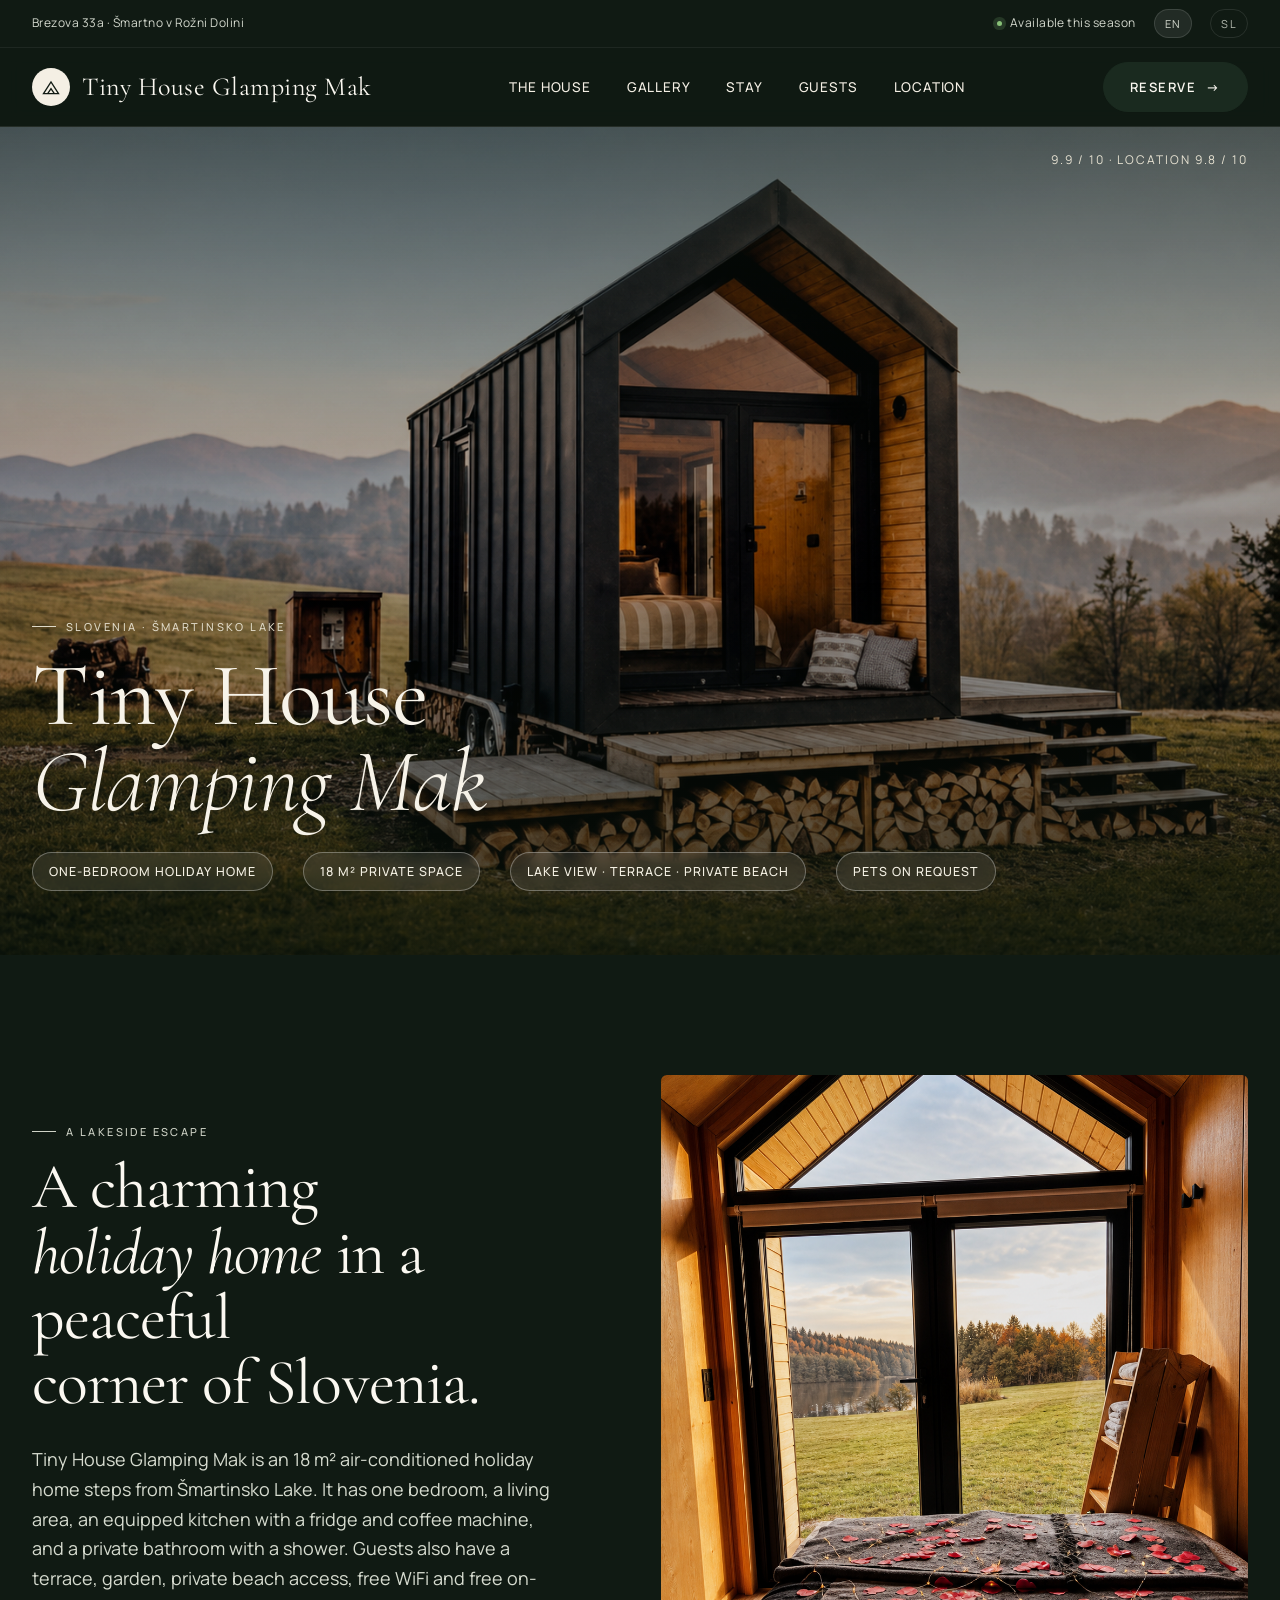
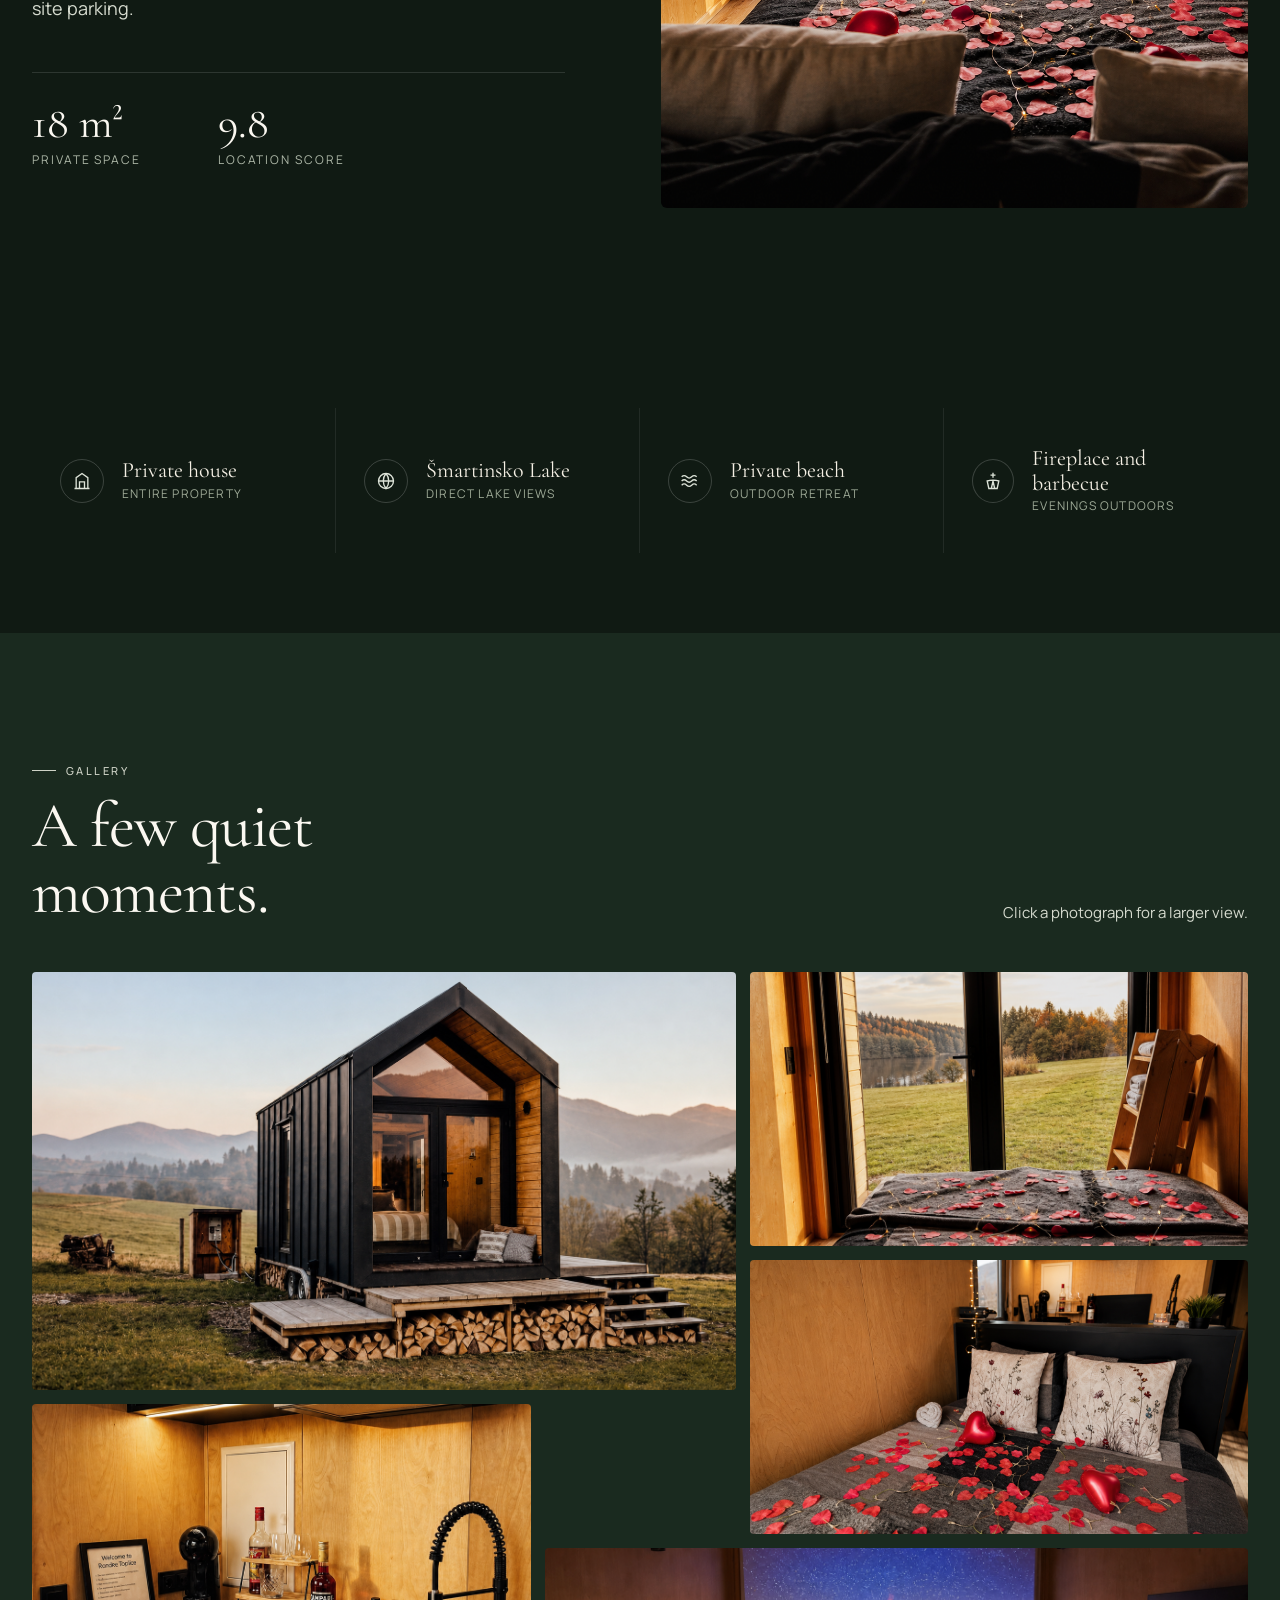
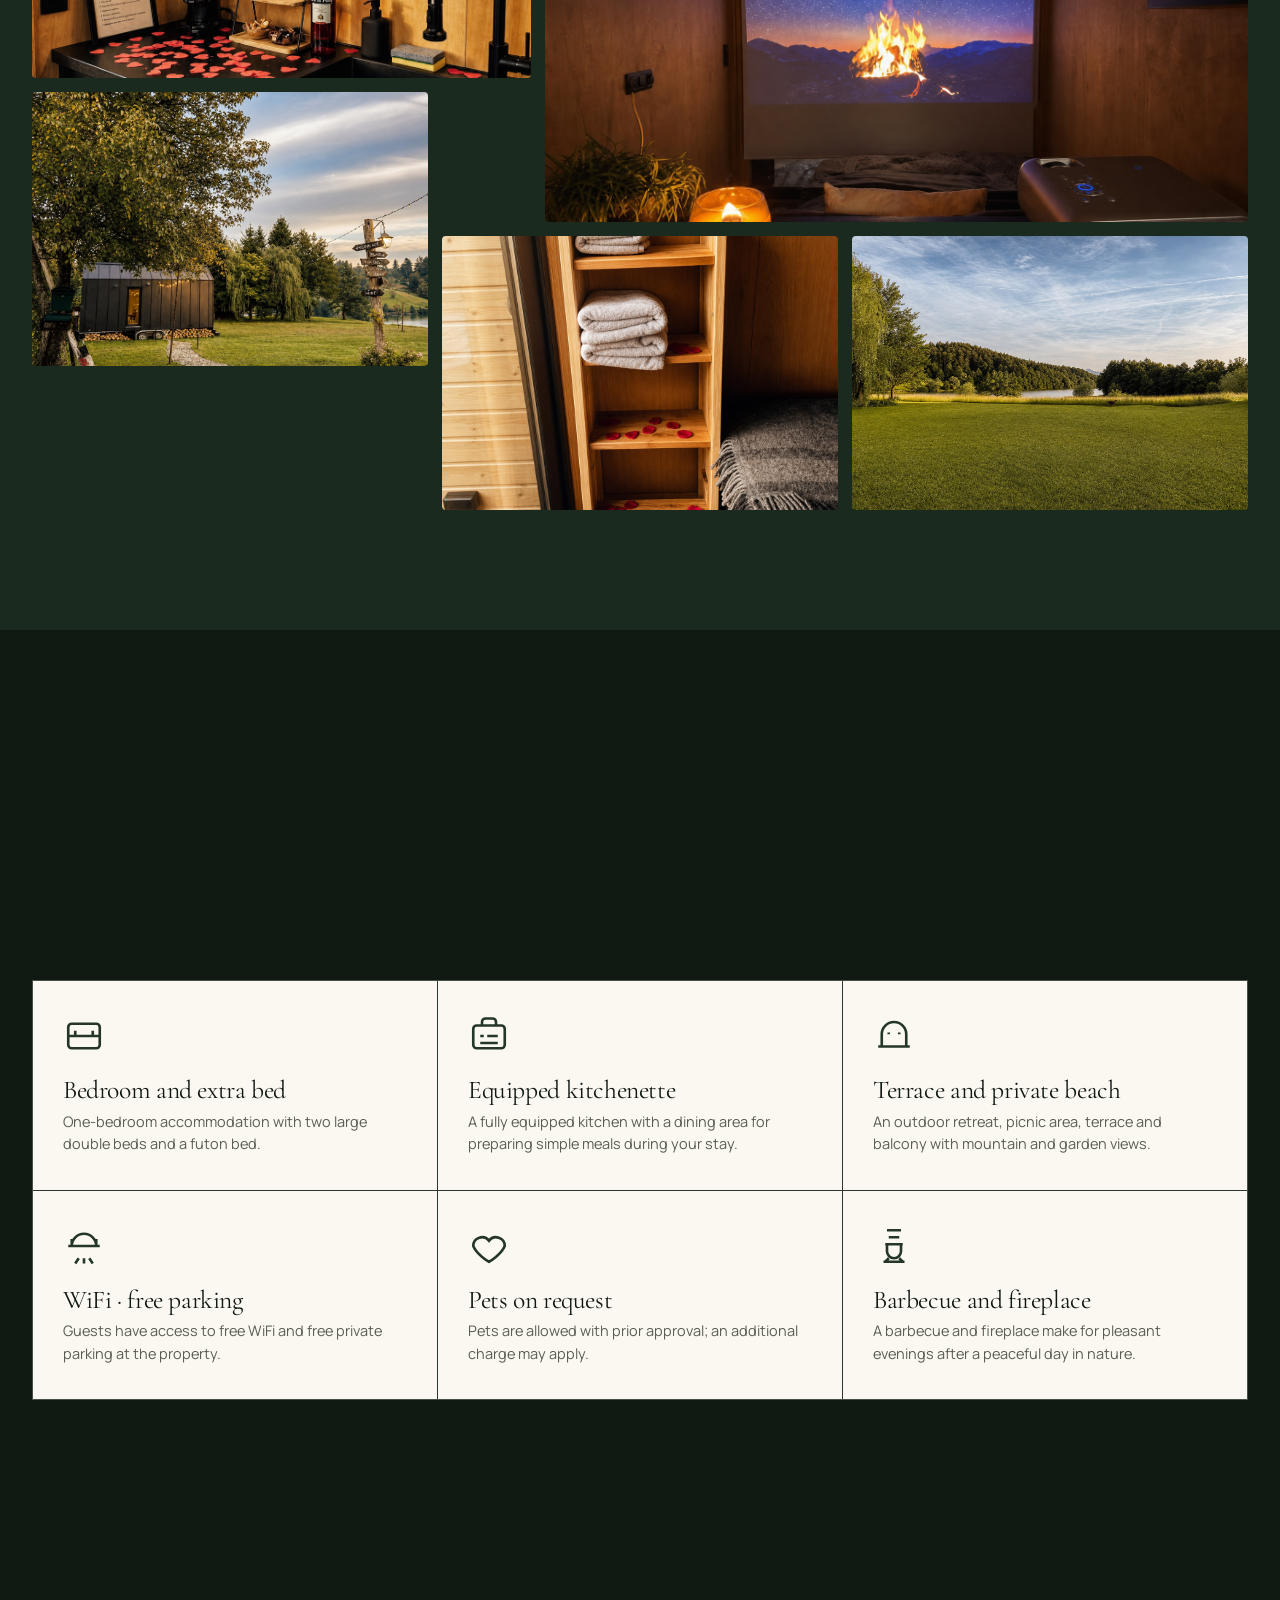
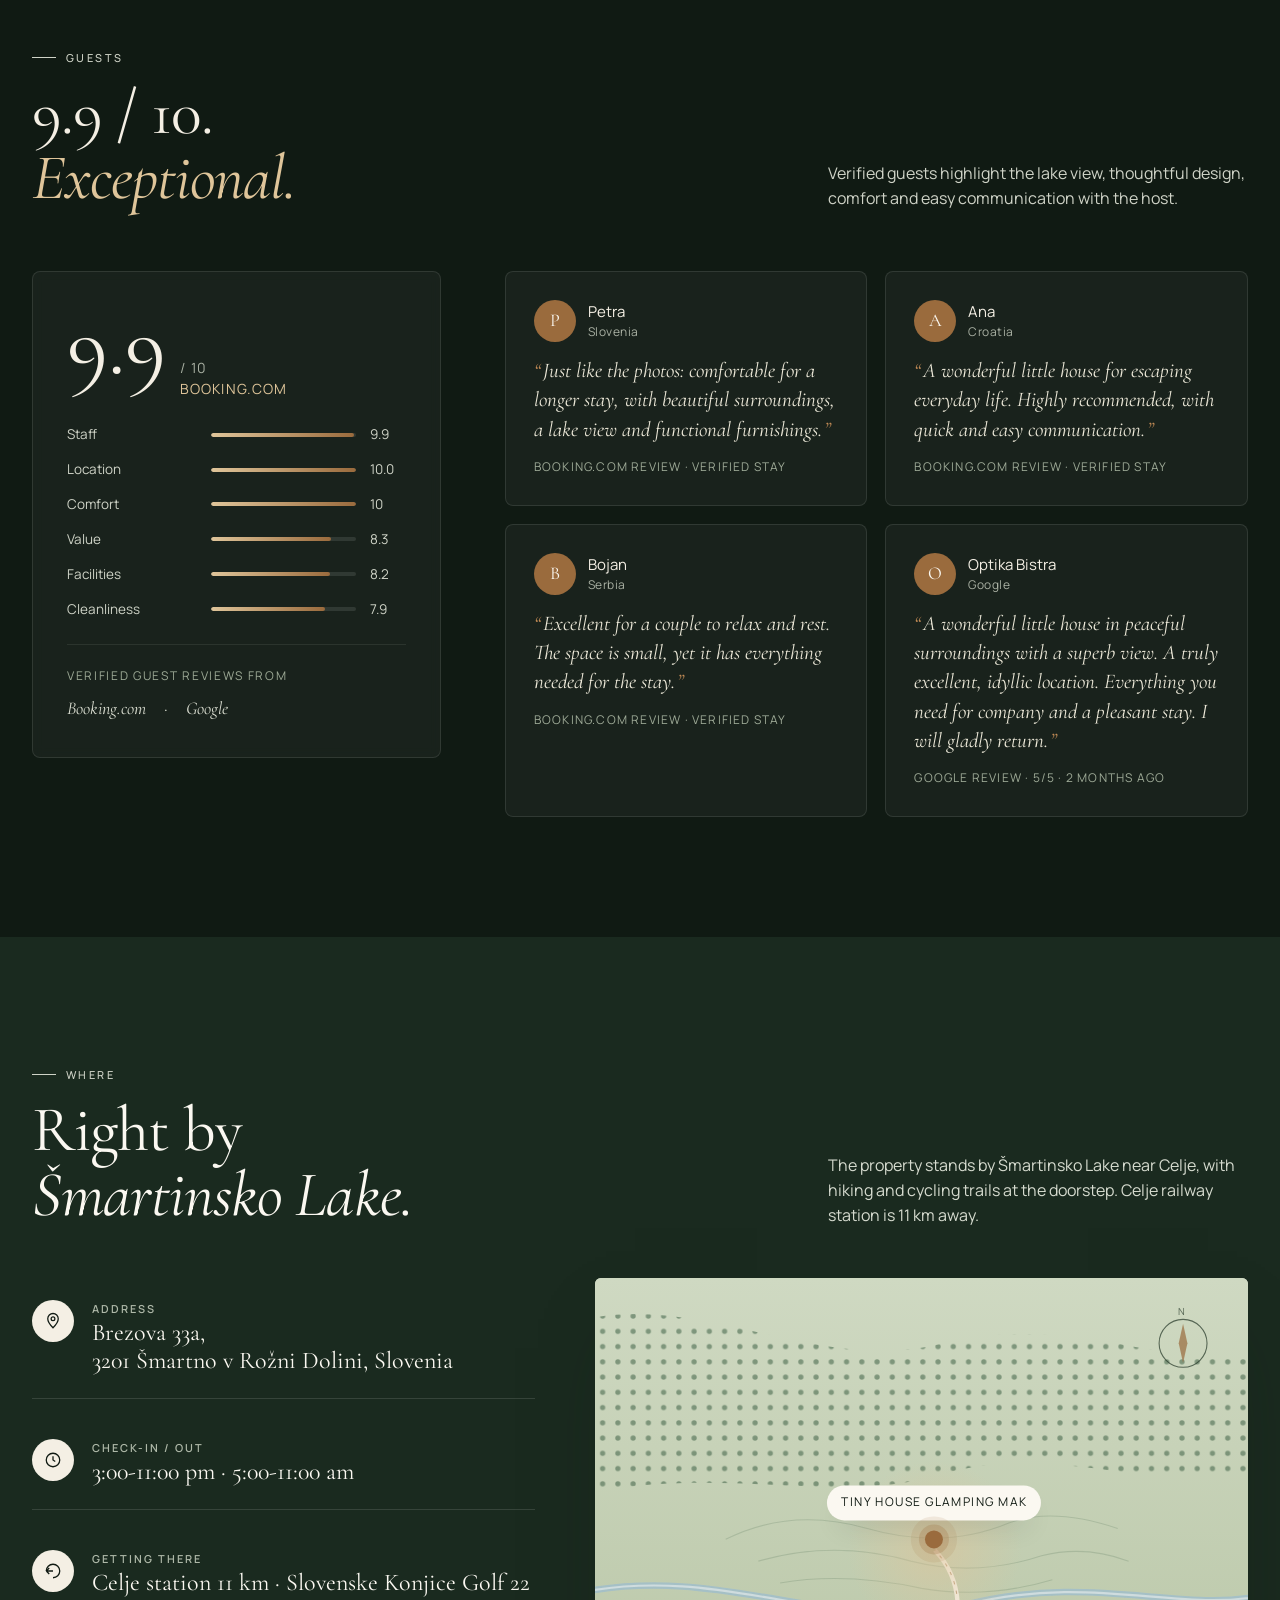
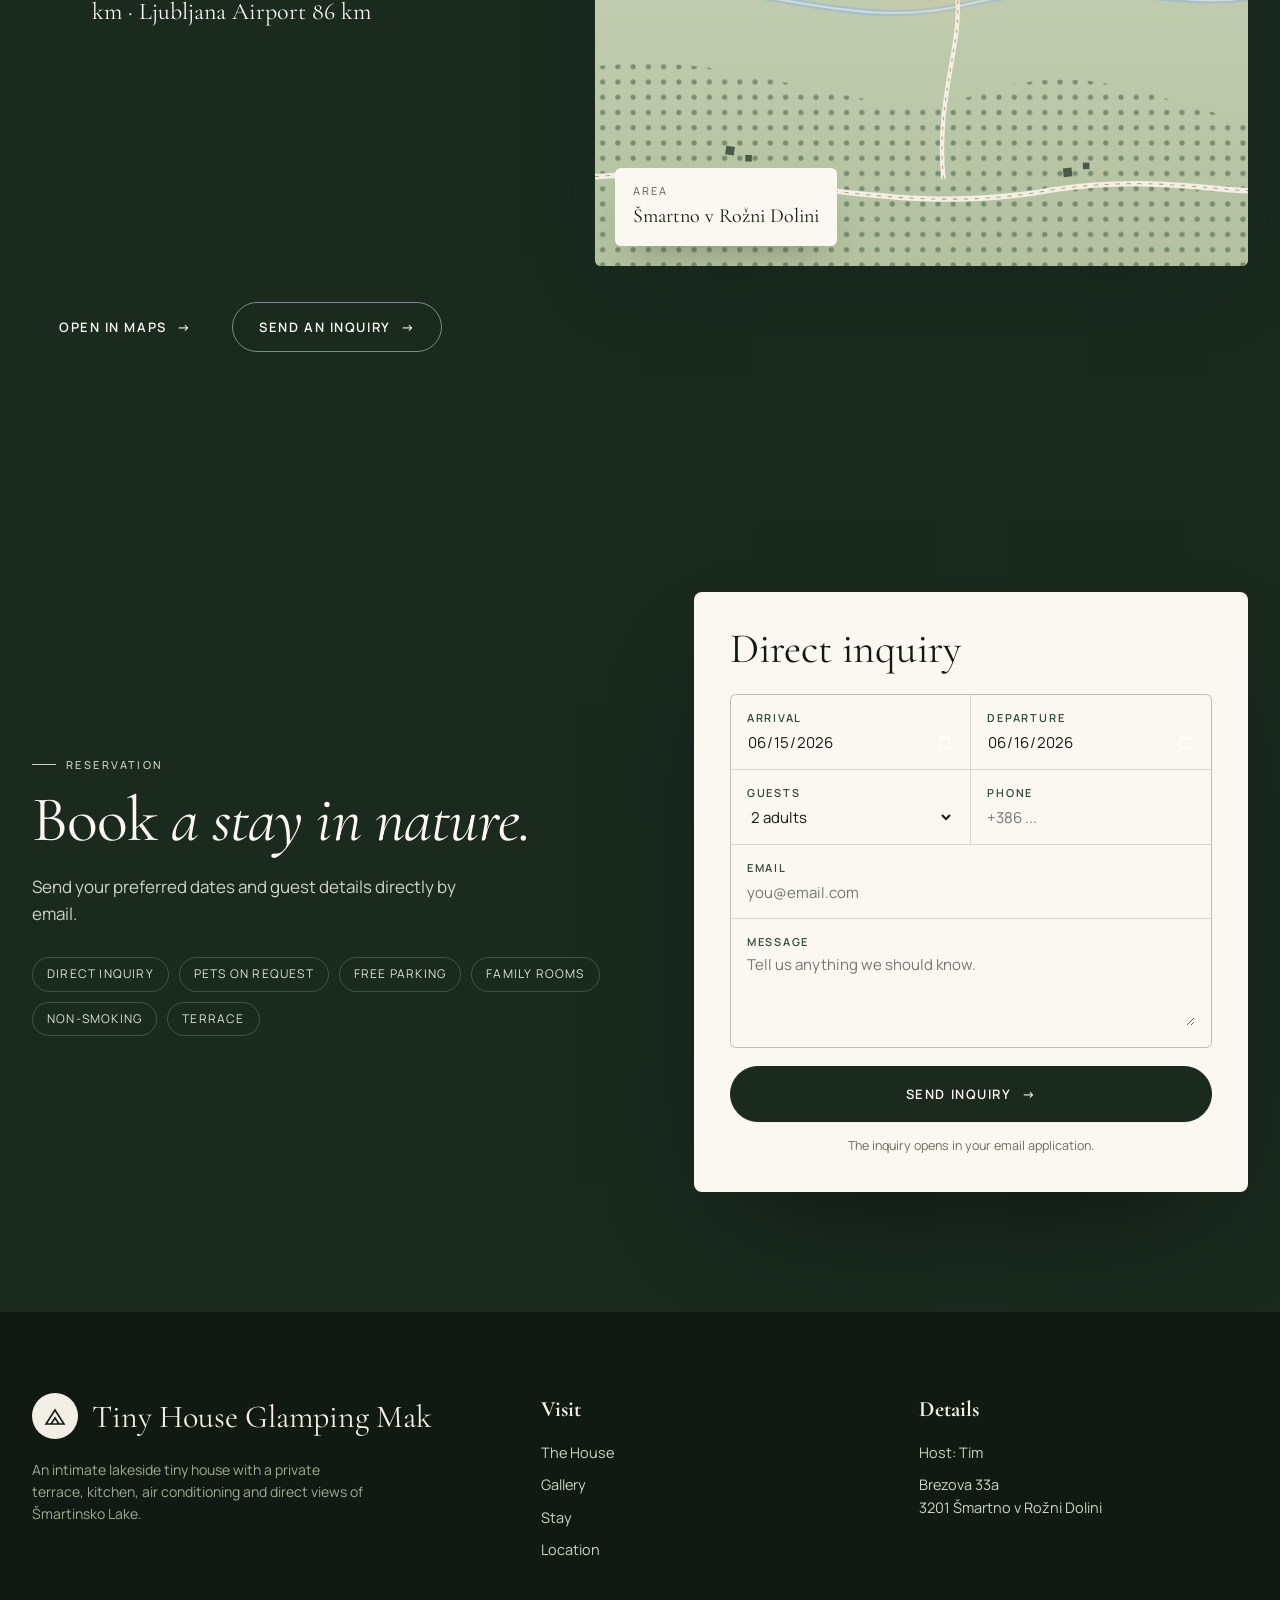
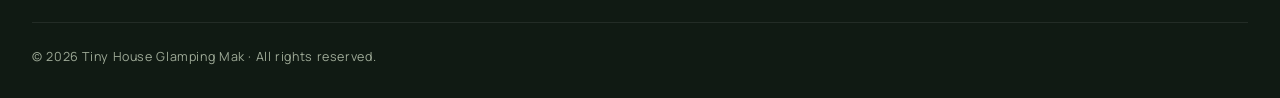
==== Spletna stran/Hiška/index.html @ 109f918d "Add files via upload" ====
<!doctype html>
<html lang="en">
<head>
<meta charset="utf-8" />
<meta name="viewport" content="width=device-width, initial-scale=1" />
<title>Tiny House Glamping Mak | Lakeside glamping near Celje</title>
<meta name="description" content="Tiny House Glamping Mak is an 18 m² holiday home by Šmartinsko Lake near Celje, with a private beach, terrace, kitchen, air conditioning, free WiFi and parking." />
<meta name="robots" content="index, follow" />
<meta name="theme-color" content="#1a2a1f" />
<meta property="og:type" content="website" />
<meta property="og:site_name" content="Tiny House Glamping Mak" />
<meta property="og:title" content="Tiny House Glamping Mak | By Šmartinsko Lake" />
<meta property="og:description" content="An 18 m² tiny house with a private beach, terrace and views of Šmartinsko Lake." />
<meta property="og:url" content="./index.html" />
<meta property="og:image" content="./images/image-01-enhanced.png" />
<meta property="og:image:alt" content="Tiny House Glamping Mak exterior" />
<meta property="og:locale" content="en_US" />
<meta property="og:locale:alternate" content="sl_SI" />
<meta name="twitter:card" content="summary_large_image" />
<meta name="twitter:title" content="Tiny House Glamping Mak | By Šmartinsko Lake" />
<meta name="twitter:description" content="Lakeside tiny house with a private beach, terrace, free WiFi and parking." />
<meta name="twitter:image" content="./images/image-01-enhanced.png" />
<link rel="canonical" href="./index.html" />
<link rel="alternate" hreflang="en" href="./index.html" />
<link rel="alternate" hreflang="sl" href="./sl.html" />
<link rel="alternate" hreflang="x-default" href="./index.html" />
<script type="application/ld+json">
{
  "@context": "https://schema.org",
  "@type": "LodgingBusiness",
  "name": "Tiny House Glamping Mak",
  "description": "An 18 m2 tiny house by Šmartinsko Lake with one bedroom, private bathroom, kitchen, terrace, private beach, air conditioning, free WiFi and parking.",
  "url": "./index.html",
  "image": "./images/image-01-enhanced.png",
  
  
  "address": {
    "@type": "PostalAddress",
    "streetAddress": "Brezova 33a",
    "postalCode": "3201",
    "addressLocality": "Šmartno v Rožni Dolini",
    "addressCountry": "SI"
  },
  "amenityFeature": [
    { "@type": "LocationFeatureSpecification", "name": "Free WiFi", "value": true },
    { "@type": "LocationFeatureSpecification", "name": "Free private parking", "value": true },
    { "@type": "LocationFeatureSpecification", "name": "Private beach", "value": true },
    { "@type": "LocationFeatureSpecification", "name": "Air conditioning", "value": true },
    { "@type": "LocationFeatureSpecification", "name": "Pets allowed with prior approval", "value": true },
    { "@type": "LocationFeatureSpecification", "name": "Non-smoking", "value": true },
    { "@type": "LocationFeatureSpecification", "name": "Kitchen", "value": true }
  ],
  "aggregateRating": {
    "@type": "AggregateRating",
    "ratingValue": "9.9",
    "bestRating": "10",
    "worstRating": "1"
  }
}
</script>
<link rel="preconnect" href="https://fonts.googleapis.com">
<link rel="preconnect" href="https://fonts.gstatic.com" crossorigin>
<link href="https://fonts.googleapis.com/css2?family=Cormorant+Garamond:ital,wght@0,300;0,400;0,500;0,600;1,400&family=Manrope:wght@300;400;500;600;700&display=swap" rel="stylesheet">
<link rel="stylesheet" href="style.css" />
</head>
<body>

<div class="topbar">
  <div class="wrap">
    <div style="display:flex;gap:24px;align-items:center;flex-wrap:wrap"><span>Brezova 33a · Šmartno v Rožni Dolini</span></div><div style="display:flex;gap:18px;align-items:center;flex-wrap:wrap">
      <span style="display:inline-flex;gap:8px;align-items:center"><span class="dot"></span> Available this season</span>
      <a class="lang-switch active" href="index.html" hreflang="en">EN</a>
      <a class="lang-switch" href="sl.html" hreflang="sl">SL</a>
    </div>
  </div>
</div>

<nav class="main">
  <div class="wrap">
    <a class="logo" href="#">
      <span class="mark">
        <svg viewBox="0 0 24 24" fill="none" stroke="currentColor" stroke-width="1.6"><path d="M3 20 L12 6 L21 20 Z M8 20 L12 14 L16 20" /></svg>
      </span>
      Tiny House Glamping Mak
    </a>
    <div class="navlinks">
      <a href="#about">The House</a>
      <a href="#gallery">Gallery</a>
      <a href="#amenities">Stay</a>
      <a href="#reviews">Guests</a>
      <a href="#location">Location</a>
    </div>
    <div class="nav-actions">
      <div class="nav-lang" aria-label="Language">
        <a class="active" href="index.html" hreflang="en">EN</a>
        <a href="sl.html" hreflang="sl">SL</a>
      </div>
      <a href="#reserve" class="btn">Reserve <span class="arrow">→</span></a>
    </div>
  </div>
</nav>

<header class="hero">
  <img class="bg" src="images/image-01-enhanced.png" alt="Tiny House Glamping Mak exterior" />
  <div class="ticker">
    <span>9.9 / 10 · Location 9.8 / 10</span>
  </div>
  <div class="wrap">
    <div class="eyebrow" style="color:#dfd9c7">Slovenia · Šmartinsko Lake</div>
    <h1 style="margin-top:18px"><em>Tiny House</em><span>Glamping Mak</span></h1>
    <div class="meta">
      <span class="pill">One-bedroom holiday home</span>
      <span class="pill">18 m² private space</span>
      <span class="pill">Lake view · terrace · private beach</span>
      <span class="pill">Pets on request</span>
    </div>
  </div>
</header>

<section id="about" class="intro">
  <div class="wrap intro-grid">
    <div class="reveal">
      <div class="eyebrow">A lakeside escape</div>
      <h2 style="margin-top:14px">A charming<br/><em style="font-style:italic">holiday home</em> in a peaceful<br/>corner of Slovenia.</h2>
      <p class="lede">
        Tiny House Glamping Mak is an 18 m² air-conditioned holiday home steps from Šmartinsko Lake. It has one bedroom, a living area, an equipped kitchen with a fridge and coffee machine, and a private bathroom with a shower. Guests also have a terrace, garden, private beach access, free WiFi and free on-site parking.
      </p>
      <div class="stats">
        <div class="stat"><div class="n">18 m²</div><div class="l">Private space</div></div>
        <div class="stat"><div class="n">9.8</div><div class="l">Location score</div></div>
      </div>
    </div>
    <div class="intro-img reveal">
      <img src="images/image-07-enhanced.png" alt="Lake view from Tiny House Glamping Mak" />
    </div>
  </div>
</section>

<section class="strip tight">
  <div class="wrap">
    <div class="item">
      <div class="ico"><svg viewBox="0 0 24 24" fill="none" stroke="currentColor" stroke-width="1.6"><path d="M3 21h18M5 21V8l7-5 7 5v13M9 21V13h6v8"/></svg></div>
      <div><div class="t">Private house</div><div class="s">Entire property</div></div>
    </div>
    <div class="item">
      <div class="ico"><svg viewBox="0 0 24 24" fill="none" stroke="currentColor" stroke-width="1.6"><circle cx="12" cy="12" r="9"/><path d="M3 12 H21 M12 3 a14 14 0 0 1 0 18 a14 14 0 0 1 0 -18"/></svg></div>
      <div><div class="t">Šmartinsko Lake</div><div class="s">Direct lake views</div></div>
    </div>
    <div class="item">
      <div class="ico"><svg viewBox="0 0 24 24" fill="none" stroke="currentColor" stroke-width="1.6"><path d="M2 17c2-2 4-2 6 0s4 2 6 0 4-2 6 0"/><path d="M2 12c2-2 4-2 6 0s4 2 6 0 4-2 6 0"/><path d="M2 7c2-2 4-2 6 0s4 2 6 0 4-2 6 0"/></svg></div>
      <div><div class="t">Private beach</div><div class="s">Outdoor retreat</div></div>
    </div>
    <div class="item">
      <div class="ico"><svg viewBox="0 0 24 24" fill="none" stroke="currentColor" stroke-width="1.6"><path d="M12 2v6M9 5h6M5 12s3-1 7-1 7 1 7 1l-2 9H7L5 12zM10 21l2-9 2 9"/></svg></div>
      <div><div class="t">Fireplace and barbecue</div><div class="s">Evenings outdoors</div></div>
    </div>
  </div>
</section>

<section id="gallery" class="gallery">
  <div class="wrap">
    <div class="gallery-head reveal">
      <div>
        <div class="eyebrow">Gallery</div>
        <h2 style="margin-top:14px">A few quiet<br/>moments.</h2>
      </div>
      <p style="max-width:36ch;color:#4a4d44;font-size:15px">Click a photograph for a larger view.</p>
    </div>
    <div class="grid" id="grid"></div>
  </div>
</section>

<section id="amenities" class="amen">
  <div class="wrap">
    <div class="reveal" style="display:flex;justify-content:space-between;align-items:flex-end;gap:30px;flex-wrap:wrap">
      <div>
        <div class="eyebrow">Stay</div>
        <h2 style="margin-top:14px">Everything for a comfortable,<br/><em style="font-style:italic">independent stay.</em></h2>
      </div>
      <p style="max-width:38ch;color:#4a4d44">A private 18 m² tiny house with a bedroom, bathroom, kitchen, terrace and everything needed for a quiet lakeside stay.</p>
    </div>
    <div class="amen-grid reveal">
      <div class="amen-cell">
        <div class="ic"><svg viewBox="0 0 24 24" fill="none" stroke="currentColor" stroke-width="1.5"><path d="M3 12h18M3 12V7a2 2 0 0 1 2-2h14a2 2 0 0 1 2 2v5M3 12v5a2 2 0 0 0 2 2h14a2 2 0 0 0 2-2v-5M7 12V9M17 12V9"/></svg></div>
        <h3>Bedroom and extra bed</h3>
        <p>One-bedroom accommodation with two large double beds and a futon bed.</p>
      </div>
      <div class="amen-cell">
        <div class="ic"><svg viewBox="0 0 24 24" fill="none" stroke="currentColor" stroke-width="1.5"><rect x="3" y="6" width="18" height="13" rx="2"/><path d="M8 6V4a2 2 0 0 1 2-2h4a2 2 0 0 1 2 2v2M7 12h2M11 12h6M7 16h10"/></svg></div>
        <h3>Equipped kitchenette</h3>
        <p>A fully equipped kitchen with a dining area for preparing simple meals during your stay.</p>
      </div>
      <div class="amen-cell">
        <div class="ic"><svg viewBox="0 0 24 24" fill="none" stroke="currentColor" stroke-width="1.5"><path d="M3 18h18M5 18v-7a7 7 0 1 1 14 0v7M9 11v-1M15 11v-1"/></svg></div>
        <h3>Terrace and private beach</h3>
        <p>An outdoor retreat, picnic area, terrace and balcony with mountain and garden views.</p>
      </div>
      <div class="amen-cell">
        <div class="ic"><svg viewBox="0 0 24 24" fill="none" stroke="currentColor" stroke-width="1.5"><path d="M5 12a7 7 0 0 1 14 0M3 12h18M12 19v3M9 19l-2 3M15 19l2 3M5 12V8M19 12V8"/></svg></div>
        <h3>WiFi · free parking</h3>
        <p>Guests have access to free WiFi and free private parking at the property.</p>
      </div>
      <div class="amen-cell">
        <div class="ic"><svg viewBox="0 0 24 24" fill="none" stroke="currentColor" stroke-width="1.5"><path d="M12 21s-7-4-9-9a5 5 0 0 1 9-3 5 5 0 0 1 9 3c-2 5-9 9-9 9z"/></svg></div>
        <h3>Pets on request</h3>
        <p>Pets are allowed with prior approval; an additional charge may apply.</p>
      </div>
      <div class="amen-cell">
        <div class="ic"><svg viewBox="0 0 24 24" fill="none" stroke="currentColor" stroke-width="1.5"><path d="M8 3h8M9 7h6M7 11h10M8 11v4a4 4 0 0 0 8 0v-4M6 21h12M9 19l-2 2M15 19l2 2"/></svg></div>
        <h3>Barbecue and fireplace</h3>
        <p>A barbecue and fireplace make for pleasant evenings after a peaceful day in nature.</p>
      </div>
    </div>
  </div>
</section>

<section id="reviews" class="reviews">
  <div class="wrap">
    <div class="reveal" style="display:flex;justify-content:space-between;align-items:flex-end;gap:30px;flex-wrap:wrap">
      <div>
        <div class="eyebrow" style="color:#cfd3c7">Guests</div>
        <h2 style="margin-top:14px;color:#f4efe4">9.9 / 10.<br/><em style="font-style:italic;color:#dfc59a">Exceptional.</em></h2>
      </div>
      <p style="max-width:42ch;color:#cfd3c7">Verified guests highlight the lake view, thoughtful design, comfort and easy communication with the host.</p>
    </div>

    <div class="ratings">
      <div class="rating-card reveal">
        <div class="rating-big">
          <div class="num">9.9</div>
          <div class="out">/ 10<br/><span style="color:#dfc59a;letter-spacing:.08em">Booking.com</span></div>
        </div>
        <div style="margin-top:24px">
          <div class="rating-row"><span>Staff</span><div class="bar"><i style="background:linear-gradient(90deg,#dfc59a,#9a6b3d);width:99%"></i></div><span>9.9</span></div>
          <div class="rating-row"><span>Location</span><div class="bar"><i style="width:100%"></i></div><span>10.0</span></div>
          <div class="rating-row"><span>Comfort</span><div class="bar"><i style="width:100%"></i></div><span>10</span></div>
          <div class="rating-row"><span>Value</span><div class="bar"><i style="width:83%"></i></div><span>8.3</span></div>
          <div class="rating-row"><span>Facilities</span><div class="bar"><i style="width:82%"></i></div><span>8.2</span></div>
          <div class="rating-row"><span>Cleanliness</span><div class="bar"><i style="width:79%"></i></div><span>7.9</span></div>
        </div>
        <div class="src">
          Verified guest reviews from
          <div class="logos"><span>Booking.com</span><span>·</span><span>Google</span></div>
        </div>
      </div>

      <div class="review-cards" id="reviewCards"></div>
    </div>
  </div>
</section>

<section id="location" class="location">
  <div class="wrap">
    <div class="reveal" style="display:flex;justify-content:space-between;align-items:flex-end;gap:30px;flex-wrap:wrap">
      <div>
        <div class="eyebrow">Where</div>
        <h2 style="margin-top:14px">Right by<br/><em style="font-style:italic">Šmartinsko Lake.</em></h2>
      </div>
      <p style="max-width:42ch;color:#4a4d44">The property stands by Šmartinsko Lake near Celje, with hiking and cycling trails at the doorstep. Celje railway station is 11 km away.</p>
    </div>

    <div class="loc-grid">
      <div class="loc-info reveal">
        <div class="row">
          <div class="ic"><svg viewBox="0 0 24 24" fill="none" stroke="currentColor" stroke-width="1.7"><path d="M12 21s-7-7-7-12a7 7 0 1 1 14 0c0 5-7 12-7 12z"/><circle cx="12" cy="9" r="2.5"/></svg></div>
          <div><div class="lbl">Address</div><div class="val">Brezova 33a,<br/>3201 Šmartno v Rožni Dolini, Slovenia</div></div>
        </div>
        <div class="row">
          <div class="ic"><svg viewBox="0 0 24 24" fill="none" stroke="currentColor" stroke-width="1.7"><circle cx="12" cy="12" r="9"/><path d="M12 7v5l3 2"/></svg></div>
          <div><div class="lbl">Check-in / out</div><div class="val">3:00-11:00 pm · 5:00-11:00 am</div></div>
        </div>
        <div class="row">
          <div class="ic"><svg viewBox="0 0 24 24" fill="none" stroke="currentColor" stroke-width="1.7"><path d="M3 12c0-5 4-9 9-9s9 4 9 9-4 9-9 9"/><path d="M3 12h9M3 12l4-4M3 12l4 4"/></svg></div>
          <div><div class="lbl">Getting there</div><div class="val">Celje station 11 km · Slovenske Konjice Golf 22 km · Ljubljana Airport 86 km</div></div>
        </div>
      </div>

      <div class="map reveal" id="map">
        <svg viewBox="0 0 600 540" preserveAspectRatio="xMidYMid slice">
          <defs>
            <linearGradient id="meadow" x1="0" x2="0" y1="0" y2="1">
              <stop offset="0%" stop-color="#cfd9c2"/>
              <stop offset="100%" stop-color="#b3c19f"/>
            </linearGradient>
            <pattern id="trees" width="14" height="14" patternUnits="userSpaceOnUse">
              <circle cx="7" cy="7" r="2.4" fill="#3d6045" opacity=".55"/>
            </pattern>
            <radialGradient id="glow" cx="50%" cy="50%" r="50%">
              <stop offset="0%" stop-color="#dfc59a" stop-opacity=".6"/>
              <stop offset="100%" stop-color="#dfc59a" stop-opacity="0"/>
            </radialGradient>
          </defs>
          <rect width="600" height="540" fill="url(#meadow)"/>
          <path d="M-20,40 C100,10 200,90 320,60 C440,30 540,90 620,70 L620,180 C520,200 420,150 320,180 C220,210 120,170 -20,200 Z" fill="url(#trees)"/>
          <path d="M-20,360 C140,330 240,420 360,380 C480,340 560,420 620,400 L620,560 L-20,560 Z" fill="url(#trees)"/>
          <path d="M-20,290 C120,260 220,330 340,300 C460,270 540,310 620,290" stroke="#9bbbd1" stroke-width="6" fill="none" opacity=".7"/>
          <path d="M-20,290 C120,260 220,330 340,300 C460,270 540,310 620,290" stroke="#cfdcde" stroke-width="2" fill="none"/>
          <g stroke="#3d6045" fill="none" opacity=".18" stroke-width="1">
            <path d="M120 240 q60 -30 130 -10 q70 20 130 -5 q40 -15 100 5"/>
            <path d="M150 260 q70 -20 140 0 q60 15 120 -5 q40 -10 80 5"/>
            <path d="M170 280 q60 -10 130 5 q60 10 120 -8"/>
          </g>
          <path d="M-20,460 C140,440 260,500 420,470 C520,455 580,475 620,470" stroke="#f4efe4" stroke-width="5" fill="none"/>
          <path d="M-20,460 C140,440 260,500 420,470 C520,455 580,475 620,470" stroke="#9a6b3d" stroke-width="1" stroke-dasharray="4 6" fill="none" opacity=".6"/>
          <path d="M320 460 C310 360 360 300 312 250" stroke="#f4efe4" stroke-width="4" fill="none"/>
          <path d="M320 460 C310 360 360 300 312 250" stroke="#9a6b3d" stroke-width="1" stroke-dasharray="3 6" fill="none" opacity=".6"/>
          <g fill="#243627" opacity=".75">
            <rect x="120" y="430" width="8" height="8" transform="rotate(8 124 434)"/>
            <rect x="138" y="438" width="6" height="6"/>
            <rect x="430" y="450" width="8" height="8" transform="rotate(-6 434 454)"/>
            <rect x="448" y="445" width="6" height="6"/>
          </g>
          <circle cx="312" cy="248" r="80" fill="url(#glow)"/>
          <g transform="translate(540,60)" fill="#243627" opacity=".7">
            <circle r="22" fill="none" stroke="#243627" stroke-width="1"/>
            <path d="M0 -18 L4 0 L0 18 L-4 0 Z" fill="#9a6b3d"/>
            <text x="0" y="-26" text-anchor="middle" font-family="Manrope" font-size="9" letter-spacing="2">N</text>
          </g>
        </svg>
        <div class="pin">
          <div class="tag">Tiny House Glamping Mak</div>
          <div class="dot"></div>
        </div>
        <div class="legend">
          <div style="font-size:11px;letter-spacing:.18em;text-transform:uppercase;color:#5a5d52">Area</div>
          <div class="k">Šmartno v Rožni Dolini</div>
        </div>
      </div>
    </div>

    <div style="margin-top:36px;display:flex;gap:14px;flex-wrap:wrap">
      <a class="btn" href="https://maps.google.com/?q=Brezova%2033a%203201%20Smartno%20v%20Rozni%20Dolini" target="_blank" rel="noopener">Open in maps <span class="arrow">→</span></a>
      <a class="btn ghost" href="#reserve">Send an inquiry <span class="arrow">→</span></a>
    </div>
  </div>
</section>

<section id="reserve" class="reserve">
  <div class="wrap reserve-grid">
    <div class="reveal">
      <div class="eyebrow" style="color:#cfd3c7">Reservation</div>
      <h2 style="margin-top:14px"><em>Book</em> a stay in nature.</h2>
      <p class="sub">Send your preferred dates and guest details directly by email.</p>
      <div class="res-tags">
        <span>Direct inquiry</span>
        <span>Pets on request</span>
        <span>Free parking</span>
        <span>Family rooms</span>
        <span>Non-smoking</span>
        <span>Terrace</span>
      </div>
    </div>
    <form class="res-form reveal" novalidate>
      <div class="top">
        <div class="price">Direct inquiry</div>
      </div>
      <div class="fields">
        <div class="field"><label>Arrival</label><input name="arrival" type="date" required value="2026-06-15"/></div>
        <div class="field"><label>Departure</label><input name="departure" type="date" required value="2026-06-16"/></div>
        <div class="field"><label>Guests</label>
          <select name="guests">
            <option>2 adults</option>
            <option>2 adults · 1 child</option>
            <option>2 adults · 2 children</option>
            <option>1 adult</option>
          </select>
        </div>
        <div class="field"><label>Phone</label><input name="phone" type="tel" placeholder="+386 ..."/></div>
        <div class="field full"><label>Email</label><input name="email" type="email" placeholder="you@email.com" required/></div>
        <div class="field full"><label>Message</label><textarea name="message" rows="3" placeholder="Tell us anything we should know."></textarea></div>
      </div>
      <button class="btn lg" type="submit">Send inquiry <span class="arrow">→</span></button>
      <div class="note">The inquiry opens in your email application.</div>
    </form>
  </div>
</section>

<footer>
  <div class="wrap">
    <div class="foot-grid">
      <div>
        <div class="brand">
          <span class="mark"><svg viewBox="0 0 24 24" fill="none" stroke="currentColor" stroke-width="1.6"><path d="M3 20 L12 6 L21 20 Z M8 20 L12 14 L16 20"/></svg></span>
          Tiny House Glamping Mak
        </div>
        <p class="sig">An intimate lakeside tiny house with a private terrace, kitchen, air conditioning and direct views of Šmartinsko Lake.</p>
      </div>
      <div>
        <h4>Visit</h4>
        <ul>
          <li><a href="#about">The House</a></li>
          <li><a href="#gallery">Gallery</a></li>
          <li><a href="#amenities">Stay</a></li>
          <li><a href="#location">Location</a></li>
        </ul>
      </div>
      <div>
        <h4>Details</h4><ul><li>Host: Tim</li><li>Brezova 33a<br/>3201 Šmartno v Rožni Dolini</li></ul>
      </div>
    </div>
    <div class="foot-bot">
      <span>© 2026 Tiny House Glamping Mak · All rights reserved.</span>
    </div>
  </div>
</footer>

<div class="lb" id="lb" role="dialog" aria-modal="true">
  <div class="lb-inner">
    <button class="lb-close" aria-label="Close">✕</button>
    <button class="lb-nav prev" aria-label="Previous">‹</button>
    <button class="lb-nav next" aria-label="Next">›</button>
    <img id="lbImg" src="" alt=""/>
    <div class="lb-counter" id="lbCounter">01 / 08</div>
  </div>
</div>

<script src="script.js"></script>
</body>
</html>
---- Spletna stran/Hiška/style.css ----
:root{
  --moss-900:#101a13;
  --moss-800:#1a2a1f;
  --moss-700:#243627;
  --moss-600:#2f4a35;
  --moss-500:#3d6045;
  --moss-300:#7a9684;
  --moss-100:#dde3d8;
  --bone:#f4efe4;
  --bone-50:#fbf8f1;
  --paper:#ece6d6;
  --cedar:#9a6b3d;
  --cedar-soft:#c08a55;
  --ink:#161812;
  --line:rgba(22,24,18,.14);
}
*{box-sizing:border-box}
html,body{margin:0;padding:0}
html{color-scheme:dark}
body{
  font-family:"Manrope",ui-sans-serif,system-ui,sans-serif;
  color:var(--bone);
  background:var(--moss-900);
  -webkit-font-smoothing:antialiased;
  font-size:16px;
  line-height:1.55;
}
.serif{font-family:"Cormorant Garamond",ui-serif,Georgia,serif;font-weight:400;letter-spacing:-.01em}
h1,h2,h3{font-family:"Cormorant Garamond",ui-serif,Georgia,serif;font-weight:400;margin:0;letter-spacing:-.015em;color:var(--bone-50)}
h1{font-size:clamp(48px,7vw,108px);line-height:.95}
h2{font-size:clamp(36px,5vw,68px);line-height:1.02}
h3{font-size:clamp(22px,2vw,28px);line-height:1.15}
p{margin:0}
a{color:inherit;text-decoration:none}
img{display:block;max-width:100%}

.wrap{max-width:1320px;margin:0 auto;padding:0 32px}
.eyebrow{
  font-family:"Manrope";font-size:11px;letter-spacing:.22em;text-transform:uppercase;
  color:#cfd3c7;font-weight:500;display:inline-flex;align-items:center;gap:10px;
}
.eyebrow::before{content:"";width:24px;height:1px;background:currentColor;display:inline-block}

.topbar{
  background:var(--moss-900);color:#d3d8cd;font-size:12px;letter-spacing:.04em;
  padding:9px 0;border-bottom:1px solid rgba(255,255,255,.06);
}
.topbar .wrap{display:flex;justify-content:space-between;align-items:center;gap:24px;flex-wrap:wrap}
.topbar a{display:inline-flex;align-items:center;gap:8px;opacity:.85;transition:opacity .2s}
.topbar a:hover{opacity:1}
.topbar .dot{width:5px;height:5px;border-radius:50%;background:#88c178;box-shadow:0 0 0 4px rgba(136,193,120,.18)}
.topbar .lang-switch{padding:5px 10px;border:1px solid rgba(255,255,255,.12);border-radius:999px;letter-spacing:.12em;text-transform:uppercase;font-size:11px}
.topbar .lang-switch.active{background:rgba(255,255,255,.08);opacity:1}

nav.main{
  position:sticky;top:0;z-index:50;background:rgba(16,26,19,.92);
  backdrop-filter:saturate(140%) blur(10px);-webkit-backdrop-filter:saturate(140%) blur(10px);
  border-bottom:1px solid rgba(255,255,255,.09);
}
nav.main .wrap{display:flex;align-items:center;justify-content:space-between;height:78px;gap:24px}
.logo{display:flex;align-items:center;gap:12px;font-family:"Cormorant Garamond";font-size:26px;letter-spacing:.02em;color:var(--bone-50);white-space:nowrap;flex-shrink:0}
.logo .mark{
  width:38px;height:38px;border-radius:50%;background:var(--bone);color:var(--moss-900);
  display:grid;place-items:center;
}
.logo .mark svg{width:20px;height:20px}
.navlinks{display:flex;gap:36px;font-size:13.5px;letter-spacing:.06em;text-transform:uppercase;font-weight:500;color:var(--bone)}
.navlinks a{position:relative;padding:6px 0;transition:color .2s}
.navlinks a::after{content:"";position:absolute;left:0;bottom:0;height:1px;width:0;background:var(--bone);transition:width .35s ease}
.navlinks a:hover{color:var(--bone-50)}
.navlinks a:hover::after{width:100%}
.nav-actions{display:flex;align-items:center;gap:14px;flex-shrink:0}
.nav-lang{display:none;align-items:center;gap:4px}
.nav-lang a{
  display:inline-flex;align-items:center;justify-content:center;min-width:34px;height:34px;
  border:1px solid rgba(255,255,255,.18);border-radius:999px;font-size:11px;letter-spacing:.12em;
  text-transform:uppercase;font-weight:700;color:var(--bone);background:rgba(255,255,255,.06);
}
.nav-lang a.active{background:var(--bone);border-color:var(--bone);color:var(--moss-900)}

.btn{
  --bg:var(--moss-800);--fg:var(--bone-50);--bd:var(--moss-800);
  position:relative;display:inline-flex;align-items:center;justify-content:center;gap:10px;
  padding:14px 26px;border-radius:999px;background:var(--bg);color:var(--fg);
  border:1px solid var(--bd);font-family:"Manrope";font-size:13px;letter-spacing:.12em;text-transform:uppercase;
  font-weight:600;cursor:pointer;overflow:hidden;isolation:isolate;
  transition:transform .35s cubic-bezier(.2,.7,.2,1), box-shadow .3s, color .3s;
  box-shadow:0 1px 0 rgba(0,0,0,.04);
}
.btn::before{
  content:"";position:absolute;inset:0;border-radius:inherit;background:var(--cedar);
  transform:translateY(101%);transition:transform .45s cubic-bezier(.2,.7,.2,1);z-index:-1;
}
.btn:hover{transform:translateY(-2px);box-shadow:0 14px 28px -16px rgba(28,40,30,.5)}
.btn:hover::before{transform:translateY(0)}
.btn.ghost{--bg:transparent;--fg:var(--moss-900);--bd:var(--moss-800)}
.btn.ghost::before{background:var(--moss-800)}
.btn.ghost:hover{color:var(--bone-50)}
.btn .arrow{transition:transform .35s ease}
.btn:hover .arrow{transform:translateX(4px)}
.btn.lg{padding:18px 34px;font-size:13px}

.hero{position:relative;height:min(92vh,860px);min-height:620px;overflow:hidden;background:#000}
.hero img.bg{
  position:absolute;inset:0;width:100%;height:100%;object-fit:cover;
  transform:scale(1.06);animation:heroZoom 16s ease-out forwards;
  filter:saturate(1.05) brightness(.78);
}
@keyframes heroZoom{to{transform:scale(1)}}
.hero::after{
  content:"";position:absolute;inset:0;
  background:linear-gradient(180deg,rgba(10,20,12,.55) 0%,rgba(10,20,12,.15) 35%,rgba(10,20,12,.0) 55%,rgba(10,20,12,.75) 100%);
}
.hero .wrap{position:relative;z-index:2;height:100%;display:flex;flex-direction:column;justify-content:flex-end;padding-bottom:64px;color:#f5f1e4}
.hero h1{color:#f7f3e9;font-weight:300;font-style:italic}
.hero h1 em{font-style:normal;font-weight:400;display:block}
.hero .meta{display:flex;gap:30px;flex-wrap:wrap;margin-top:28px;align-items:center}
.hero .pill{
  display:inline-flex;align-items:center;gap:8px;padding:9px 16px;border-radius:999px;
  border:1px solid rgba(255,255,255,.3);background:rgba(255,255,255,.08);font-size:12.5px;letter-spacing:.08em;
  backdrop-filter:blur(8px);text-transform:uppercase;font-weight:500;
}
.hero .scroll{position:absolute;left:50%;bottom:22px;transform:translateX(-50%);font-size:11px;letter-spacing:.3em;text-transform:uppercase;color:#cdd2c5;display:flex;flex-direction:column;align-items:center;gap:10px;z-index:2}
.hero .scroll::after{content:"";width:1px;height:36px;background:linear-gradient(180deg,#cdd2c5,transparent);animation:bob 1.8s ease-in-out infinite}
@keyframes bob{0%,100%{transform:translateY(0);opacity:.9}50%{transform:translateY(6px);opacity:.4}}
.hero .ticker{position:absolute;top:24px;right:32px;z-index:2;display:flex;gap:10px;align-items:center;color:#e8e3d3;font-size:12px;letter-spacing:.16em;text-transform:uppercase}
.hero .ticker .stars{color:#e7b870;letter-spacing:1px}

section{padding:120px 0}
section.tight{padding:80px 0}

.intro{background:var(--moss-900)}
.intro-grid{display:grid;grid-template-columns:1fr 1.1fr;gap:96px;align-items:center}
.intro h2{margin-top:14px}
.intro .lede{margin-top:30px;font-size:18px;line-height:1.65;color:#d6dbcf;max-width:48ch}
.intro .stats{display:grid;grid-template-columns:repeat(3,1fr);gap:24px;margin-top:48px;border-top:1px solid rgba(255,255,255,.12);padding-top:28px}
.stat .n{font-family:"Cormorant Garamond";font-size:44px;color:var(--bone-50);line-height:1}
.stat .l{font-size:12px;letter-spacing:.16em;text-transform:uppercase;color:#aeb8a8;margin-top:6px}
.intro-img{position:relative;aspect-ratio:4/5;overflow:hidden;border-radius:6px}
.intro-img img{width:100%;height:100%;object-fit:cover;transition:transform 1.6s ease}
.intro-img:hover img{transform:scale(1.04)}
.intro-img .badge{
  position:absolute;left:24px;bottom:24px;background:var(--bone-50);color:var(--moss-900);
  padding:14px 18px;border-radius:6px;font-family:"Cormorant Garamond";font-size:18px;display:flex;align-items:center;gap:10px;
  box-shadow:0 30px 60px -30px rgba(0,0,0,.4);
}
.intro-img .badge svg{width:18px;height:18px}

.strip{background:var(--moss-900);color:var(--bone);}
.strip .wrap{display:grid;grid-template-columns:repeat(4,1fr);gap:0}
.strip .item{padding:38px 28px;border-right:1px solid rgba(255,255,255,.08);display:flex;align-items:center;gap:18px}
.strip .item:last-child{border-right:none}
.strip .ico{width:44px;height:44px;border-radius:50%;border:1px solid rgba(255,255,255,.18);display:grid;place-items:center;color:var(--moss-100)}
.strip .ico svg{width:20px;height:20px}
.strip .t{font-family:"Cormorant Garamond";font-size:22px;line-height:1.1}
.strip .s{font-size:12px;letter-spacing:.1em;text-transform:uppercase;color:#9eaa97;margin-top:2px}

.gallery{background:var(--moss-800)}
.gallery-head{display:flex;justify-content:space-between;align-items:flex-end;gap:30px;margin-bottom:48px;flex-wrap:wrap}
.gallery-head h2{max-width:14ch}
.gallery-head p{color:#d6dbcf!important}
.grid{display:grid;grid-template-columns:repeat(12,1fr);grid-auto-rows:130px;gap:14px;}
.tile{
  position:relative;overflow:hidden;border-radius:4px;background:#1a1a18;cursor:pointer;
  transform:translateY(20px);opacity:0;transition:opacity .9s ease, transform .9s cubic-bezier(.2,.7,.2,1);
}
.tile.in{opacity:1;transform:translateY(0)}
.tile img{width:100%;height:100%;object-fit:cover;transition:transform 1.1s cubic-bezier(.2,.7,.2,1),filter .6s ease}
.tile:hover img{transform:scale(1.07)}
.tile::after{content:"";position:absolute;inset:0;background:linear-gradient(180deg,transparent 55%,rgba(10,20,12,.55) 100%);opacity:0;transition:opacity .35s;}
.tile:hover::after{opacity:1}
.tile .cap{display:none}
.tile .plus{position:absolute;top:14px;right:14px;width:36px;height:36px;border-radius:50%;background:rgba(244,239,228,.92);display:grid;place-items:center;opacity:0;transform:scale(.7);transition:.35s;}
.tile:hover .plus{opacity:1;transform:scale(1)}
.tile .plus svg{width:14px;height:14px;color:var(--moss-900)}
.t1{grid-column:span 7;grid-row:span 3}
.t2{grid-column:span 5;grid-row:span 2}
.t3{grid-column:span 5;grid-row:span 2}
.t4{grid-column:span 5;grid-row:span 2}
.t5{grid-column:span 7;grid-row:span 2}
.t6{grid-column:span 4;grid-row:span 2}
.t7{grid-column:span 4;grid-row:span 2}
.t8{grid-column:span 4;grid-row:span 2}

.amen{background:var(--moss-900)}
.amen-grid{display:grid;grid-template-columns:repeat(3,1fr);gap:1px;background:rgba(255,255,255,.12);margin-top:60px;border:1px solid rgba(255,255,255,.12)}
.amen-cell{padding:34px 30px;background:var(--bone-50);transition:background .35s ease}
.amen-cell:hover{background:#fff}
.amen-cell .ic{width:42px;height:42px;color:var(--moss-700);margin-bottom:18px}
.amen-cell .ic svg{width:100%;height:100%}
.amen-cell h3{margin-bottom:6px;color:var(--moss-900)}
.amen-cell p{color:#5a5d52;font-size:14.5px}
.amen .reveal > p{color:#d6dbcf!important}

.reviews{background:var(--moss-900);color:var(--bone);position:relative;overflow:hidden}
.reviews h2{color:var(--bone)}
.ratings{display:grid;grid-template-columns:1.1fr 2fr;gap:64px;align-items:start;margin-top:60px}
.rating-card{background:rgba(255,255,255,.04);border:1px solid rgba(255,255,255,.1);border-radius:8px;padding:34px;backdrop-filter:blur(6px)}
.rating-big{display:flex;align-items:baseline;gap:14px}
.rating-big .num{font-family:"Cormorant Garamond";font-size:88px;line-height:.9;color:var(--bone)}
.rating-big .out{color:#a9b0a3;font-size:14px;letter-spacing:.1em;text-transform:uppercase}
.rating-row{display:grid;grid-template-columns:130px 1fr 36px;gap:14px;align-items:center;font-size:13.5px;margin-top:14px;color:#cfd3c7}
.bar{height:4px;background:rgba(255,255,255,.1);border-radius:99px;overflow:hidden}
.bar i{display:block;height:100%;background:linear-gradient(90deg,#dfc59a,#9a6b3d);border-radius:99px;transform-origin:left;animation:grow 1.4s cubic-bezier(.2,.7,.2,1) forwards}
@keyframes grow{from{transform:scaleX(0)}to{transform:scaleX(1)}}
.rating-card .src{margin-top:24px;padding-top:22px;border-top:1px solid rgba(255,255,255,.08);font-size:12px;letter-spacing:.14em;text-transform:uppercase;color:#9eaa97}
.rating-card .src .logos{margin-top:10px;display:flex;gap:18px;align-items:center;color:#dcdfd3;font-family:"Cormorant Garamond";font-size:18px;letter-spacing:0;text-transform:none;font-style:italic}
.review-cards{display:grid;grid-template-columns:repeat(2,1fr);gap:18px}
.rcard{background:rgba(255,255,255,.04);border:1px solid rgba(255,255,255,.1);border-radius:8px;padding:28px;transform:scale(.85) translateY(20px);opacity:0;transition:transform .9s cubic-bezier(.2,.7,.2,1), opacity .9s ease}
.rcard.in{transform:scale(1) translateY(0);opacity:1}
.rcard .top{display:flex;justify-content:space-between;align-items:center;margin-bottom:14px}
.rcard .who{display:flex;align-items:center;gap:12px}
.rcard .avatar{width:42px;height:42px;border-radius:50%;background:var(--cedar);color:var(--bone-50);display:grid;place-items:center;font-family:"Cormorant Garamond";font-size:18px}
.rcard .name{font-size:15px;color:var(--bone)}
.rcard .loc{font-size:12px;color:#a9b0a3;letter-spacing:.04em}
.rcard q{quotes:"“" "”" "‘" "’";display:block;font-family:"Cormorant Garamond";font-size:21px;line-height:1.4;color:#ece8d8;font-style:italic;margin-bottom:14px}
.rcard q::before{content:open-quote;color:var(--cedar-soft);margin-right:2px}
.rcard q::after{content:close-quote;color:var(--cedar-soft);margin-left:2px}
.rcard .date{font-size:12px;letter-spacing:.1em;text-transform:uppercase;color:#9eaa97}

.location{background:var(--moss-800)}
.location .reveal > p{color:#d6dbcf!important}
.loc-grid{display:grid;grid-template-columns:1fr 1.3fr;gap:60px;align-items:stretch;margin-top:50px}
.loc-info{display:flex;flex-direction:column;gap:18px}
.loc-info .row{display:grid;grid-template-columns:42px 1fr;gap:18px;align-items:flex-start;padding:22px 0;border-bottom:1px solid rgba(255,255,255,.12)}
.loc-info .row:last-child{border-bottom:none}
.loc-info .ic{width:42px;height:42px;border-radius:50%;background:var(--bone);color:var(--moss-900);display:grid;place-items:center}
.loc-info .ic svg{width:18px;height:18px}
.loc-info .lbl{font-size:11px;letter-spacing:.18em;text-transform:uppercase;color:#aeb8a8;font-weight:600}
.loc-info .val{font-family:"Cormorant Garamond";font-size:24px;color:var(--bone-50);margin-top:2px;line-height:1.2}
.loc-info .val a{transition:color .2s}
.loc-info .val a:hover{color:var(--cedar)}
.location .btn.ghost{--fg:var(--bone-50);--bd:rgba(255,255,255,.45)}
.map{position:relative;border-radius:6px;overflow:hidden;background:#cfd6c6;min-height:540px;box-shadow:0 30px 80px -40px rgba(20,30,22,.5)}
.map svg{width:100%;height:100%;display:block}
.map .pin{position:absolute;left:52%;top:46%;transform:translate(-50%,-100%)}
.map .pin .dot{width:18px;height:18px;border-radius:50%;background:var(--cedar);box-shadow:0 0 0 6px rgba(154,107,61,.25),0 0 0 14px rgba(154,107,61,.12);animation:pulse 2.4s ease-in-out infinite;margin:0 auto}
@keyframes pulse{0%,100%{box-shadow:0 0 0 6px rgba(154,107,61,.25),0 0 0 14px rgba(154,107,61,.12)}50%{box-shadow:0 0 0 10px rgba(154,107,61,.3),0 0 0 22px rgba(154,107,61,.0)}}
.map .tag{background:var(--bone-50);padding:8px 14px;border-radius:999px;font-size:12px;letter-spacing:.12em;text-transform:uppercase;color:var(--moss-900);box-shadow:0 14px 28px -14px rgba(0,0,0,.3);margin-bottom:10px;white-space:nowrap}
.map .legend{position:absolute;left:20px;bottom:20px;background:var(--bone-50);padding:14px 18px;border-radius:6px;font-size:12px;color:var(--moss-800);box-shadow:0 18px 36px -18px rgba(0,0,0,.3)}
.map .legend .k{font-family:"Cormorant Garamond";font-size:20px;color:var(--moss-900);margin-top:2px}

.reserve{background:var(--moss-800);color:var(--bone);position:relative;overflow:hidden}
.reserve-grid{display:grid;grid-template-columns:1.05fr 1fr;gap:80px;align-items:center}
.reserve h2{color:var(--bone-50);font-style:italic}
.reserve h2 em{font-style:normal}
.reserve p.sub{color:#cfd3c7;margin-top:22px;font-size:17px;max-width:46ch}
.res-tags{display:flex;gap:10px;flex-wrap:wrap;margin-top:30px}
.res-tags span{padding:7px 14px;border-radius:999px;border:1px solid rgba(255,255,255,.18);font-size:12px;letter-spacing:.1em;text-transform:uppercase;color:#dde3d8}
.res-form{background:var(--bone-50);color:var(--moss-900);padding:36px;border-radius:8px;box-shadow:0 50px 120px -60px rgba(0,0,0,.7)}
.res-form .top{display:flex;justify-content:space-between;align-items:baseline;margin-bottom:24px}
.res-form .price{font-family:"Cormorant Garamond";font-size:42px;line-height:1;color:var(--moss-900)}
.res-form .price small{font-family:"Manrope";font-size:13px;color:#6a6e60;font-weight:500;margin-left:6px;letter-spacing:.06em}
.res-form .rating{display:flex;align-items:center;gap:6px;font-size:13px;color:var(--moss-800)}
.res-form .rating .stars{color:#c08a55}
.res-form .fields{display:grid;grid-template-columns:1fr 1fr;gap:1px;background:var(--line);border:1px solid var(--line);border-radius:6px;overflow:hidden}
.res-form .field{background:var(--bone-50);padding:14px 16px}
.res-form .field.full{grid-column:1/-1}
.res-form label{display:block;font-size:11px;letter-spacing:.16em;text-transform:uppercase;color:var(--moss-600);font-weight:600;margin-bottom:4px}
.res-form input,.res-form select,.res-form textarea{width:100%;border:0;background:transparent;font-family:"Manrope";font-size:15px;color:var(--moss-900);padding:0;outline:none}
.res-form select option{color:#111;background:#fff}
.res-form textarea{resize:vertical;min-height:72px;line-height:1.5}
.res-form .total{display:flex;justify-content:space-between;align-items:center;margin-top:20px;padding-top:18px;border-top:1px solid var(--line);font-size:14px;color:#4a4d44}
.res-form .total b{font-family:"Cormorant Garamond";font-weight:500;font-size:22px;color:var(--moss-900)}
.res-form .btn{width:100%;margin-top:18px}
.res-form .note{font-size:12.5px;color:#6a6e60;margin-top:14px;text-align:center}

footer{background:var(--moss-900);color:#cfd3c7;padding:80px 0 32px}
.foot-grid{display:grid;grid-template-columns:1.4fr 1fr 1fr;gap:48px}
footer h4{font-family:"Cormorant Garamond";font-size:22px;color:var(--bone);margin:0 0 16px}
footer ul{list-style:none;padding:0;margin:0;display:flex;flex-direction:column;gap:10px;font-size:14.5px}
footer ul a:hover{color:var(--cedar-soft)}
footer .brand{display:flex;align-items:center;gap:14px;font-family:"Cormorant Garamond";font-size:32px;color:var(--bone)}
footer .brand .mark{width:46px;height:46px;border-radius:50%;background:var(--bone);color:var(--moss-900);display:grid;place-items:center}
footer .brand .mark svg{width:24px;height:24px}
footer .sig{margin-top:18px;color:#9eaa97;font-size:14px;max-width:38ch}
.foot-bot{margin-top:60px;padding-top:24px;border-top:1px solid rgba(255,255,255,.08);display:flex;justify-content:space-between;font-size:12.5px;color:#9eaa97;letter-spacing:.05em;flex-wrap:wrap;gap:14px}

.reveal{opacity:0;transform:translateY(28px);transition:opacity 1s ease, transform 1s cubic-bezier(.2,.7,.2,1)}
.reveal.in{opacity:1;transform:none}

.lb{position:fixed;inset:0;background:rgba(10,14,10,.86);backdrop-filter:blur(8px);z-index:100;display:none;align-items:center;justify-content:center;padding:48px}
.lb.open{display:flex;animation:fade .25s ease both}
@keyframes fade{from{opacity:0}to{opacity:1}}
.lb-inner{position:relative;max-width:min(1200px,92vw);max-height:88vh;animation:zoomIn .5s cubic-bezier(.2,.7,.2,1) both}
@keyframes zoomIn{from{opacity:0;transform:scale(.92)}to{opacity:1;transform:scale(1)}}
.lb img{max-width:100%;max-height:88vh;border-radius:4px;box-shadow:0 40px 100px -30px rgba(0,0,0,.7)}
.lb-close{position:absolute;top:-44px;right:0;width:36px;height:36px;border-radius:50%;background:var(--bone-50);color:var(--moss-900);border:0;display:grid;place-items:center;cursor:pointer}
.lb-nav{position:absolute;top:50%;transform:translateY(-50%);width:48px;height:48px;border-radius:50%;background:rgba(255,255,255,.12);border:1px solid rgba(255,255,255,.25);color:#fff;display:grid;place-items:center;cursor:pointer;backdrop-filter:blur(8px)}
.lb-nav:hover{background:rgba(255,255,255,.2)}
.lb-nav.prev{left:-72px}
.lb-nav.next{right:-72px}
.lb-counter{position:absolute;bottom:-40px;left:0;color:#cfd3c7;font-size:12px;letter-spacing:.18em;text-transform:uppercase}

@media (max-width:1000px){
  section{padding:80px 0}
  .intro-grid,.ratings,.loc-grid,.reserve-grid,.foot-grid{grid-template-columns:1fr;gap:40px}
  .strip .wrap,.amen-grid{grid-template-columns:repeat(2,1fr)}
  .strip .item{border-bottom:1px solid rgba(255,255,255,.08)}
  .strip .item:nth-child(even){border-right:none}
  .grid{grid-auto-rows:90px;gap:8px}
  .t1{grid-column:span 12;grid-row:span 3}
  .t2,.t3,.t4{grid-column:span 6;grid-row:span 2}
  .t5{grid-column:span 12;grid-row:span 2}
  .t6,.t7,.t8{grid-column:span 4;grid-row:span 2}
  .navlinks{display:none}
  .nav-lang{display:flex}
  .topbar .lang-switch{display:none}
  nav.main .btn{display:none}
  .review-cards{grid-template-columns:1fr}
  .hero{height:78vh;min-height:520px}
  .lb-nav.prev{left:8px}.lb-nav.next{right:8px}
}

@media (max-width:640px){
  body{font-size:15px;overflow-x:hidden}
  h1{font-size:clamp(42px,16vw,62px);line-height:.98}
  h2{font-size:clamp(34px,11vw,46px)}
  h3{font-size:24px}
  .wrap{padding:0 20px}
  section{padding:64px 0}
  section.tight{padding:0}

  .topbar{display:none}
  nav.main .wrap{height:auto;min-height:68px;padding-top:12px;padding-bottom:12px;gap:12px}
  .logo{font-size:24px}
  .logo .mark{width:34px;height:34px}
  .nav-actions{gap:8px}

  .hero{height:auto;min-height:calc(100svh - 68px)}
  .hero img.bg{object-position:center}
  .hero::after{background:linear-gradient(180deg,rgba(10,20,12,.62) 0%,rgba(10,20,12,.2) 38%,rgba(10,20,12,.82) 100%)}
  .hero .wrap{min-height:calc(100svh - 68px);padding-top:92px;padding-bottom:38px}
  .hero .ticker{left:20px;right:auto;top:22px;font-size:11px;letter-spacing:.11em}
  .hero .meta{gap:8px;margin-top:22px}
  .hero .pill{width:100%;justify-content:center;padding:9px 12px;font-size:11px;letter-spacing:.06em}

  .intro-grid{gap:34px}
  .intro .lede{font-size:16px;margin-top:22px}
  .intro .stats{grid-template-columns:1fr;gap:16px;margin-top:32px;padding-top:22px}
  .stat .n{font-size:38px}
  .intro-img{aspect-ratio:4/4.7}

  .strip .wrap{grid-template-columns:1fr;padding:0}
  .strip .item{padding:24px 20px;border-right:none}
  .strip .item:last-child{border-bottom:none}

  .gallery-head{align-items:flex-start;margin-bottom:30px}
  .grid{grid-template-columns:1fr;grid-auto-rows:auto;gap:12px}
  .tile,.t1,.t2,.t3,.t4,.t5,.t6,.t7,.t8{grid-column:auto;grid-row:auto;aspect-ratio:4/3}
  .tile::after{display:none}
  .tile .plus{opacity:1;transform:scale(1)}

  .amen-grid{grid-template-columns:1fr;margin-top:34px}
  .amen-cell{padding:28px 22px}

  .ratings{gap:28px;margin-top:36px}
  .rating-card{padding:24px 20px}
  .rating-big .num{font-size:66px}
  .rating-row{grid-template-columns:94px 1fr 34px;gap:10px;font-size:12.5px}
  .rating-card .src .logos{gap:10px;flex-wrap:wrap}
  .rcard{padding:22px 20px}
  .rcard .top{align-items:flex-start;gap:12px}
  .rcard q{font-size:20px}

  .loc-grid{gap:30px;margin-top:32px}
  .loc-info .row{grid-template-columns:36px 1fr;gap:14px;padding:18px 0}
  .loc-info .ic{width:36px;height:36px}
  .loc-info .val{font-size:21px;overflow-wrap:anywhere}
  .map{min-height:360px}
  .map .legend{left:12px;right:12px;bottom:12px;padding:12px 14px}
  .map .legend .k{font-size:18px}

  .reserve-grid{gap:32px}
  .reserve p.sub{font-size:16px}
  .res-form{padding:22px 18px}
  .res-form .top{align-items:flex-start;gap:10px;flex-direction:column}
  .res-form .fields{grid-template-columns:1fr}
  .res-form .field.full{grid-column:auto}
  .res-form .total{gap:18px}
  .btn.lg{padding:15px 20px}

  footer{padding:56px 0 28px}
  .foot-grid{gap:30px}
  .foot-bot{margin-top:38px;flex-direction:column}

  .lb{padding:18px}
  .lb-inner{max-width:100%;max-height:82vh}
  .lb img{max-height:78vh}
  .lb-close{top:10px;right:10px;z-index:2}
  .lb-nav{width:42px;height:42px}
  .lb-counter{left:0;right:0;bottom:-34px;text-align:center;font-size:11px;letter-spacing:.1em}
}
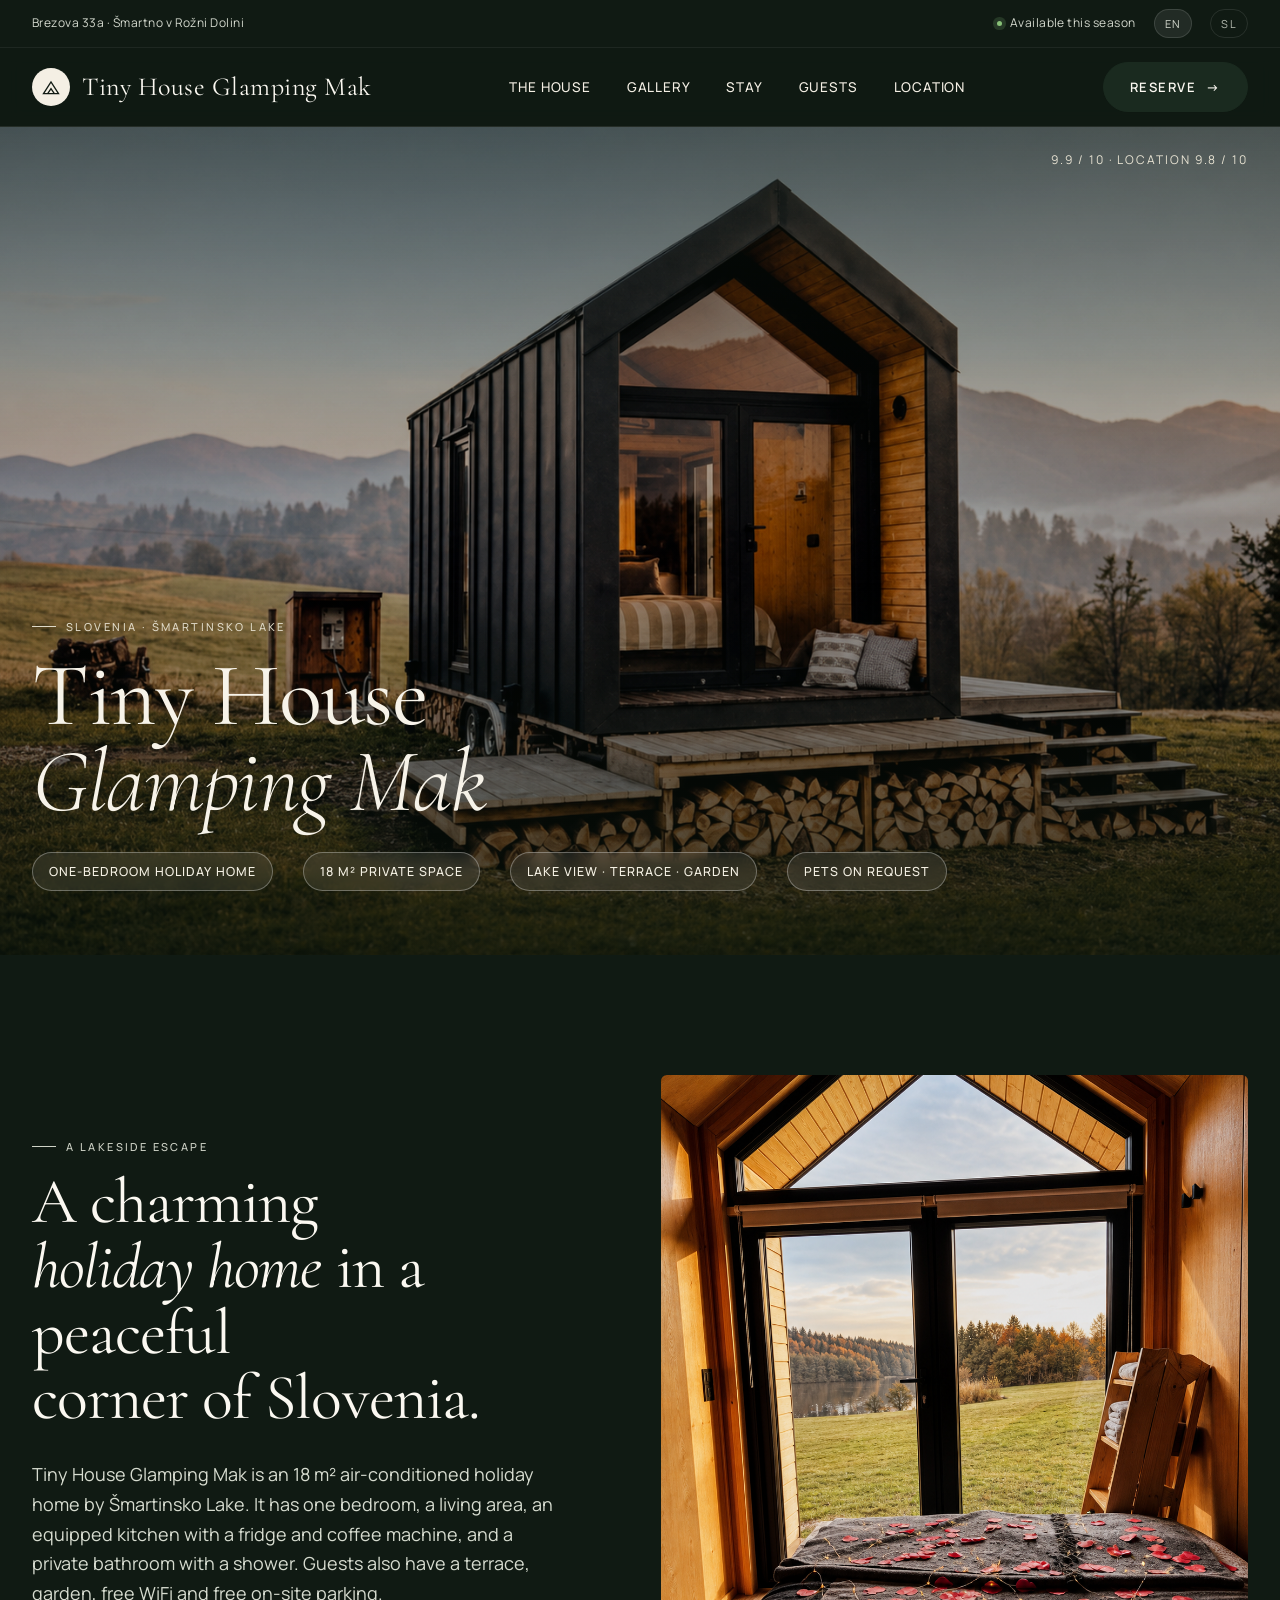
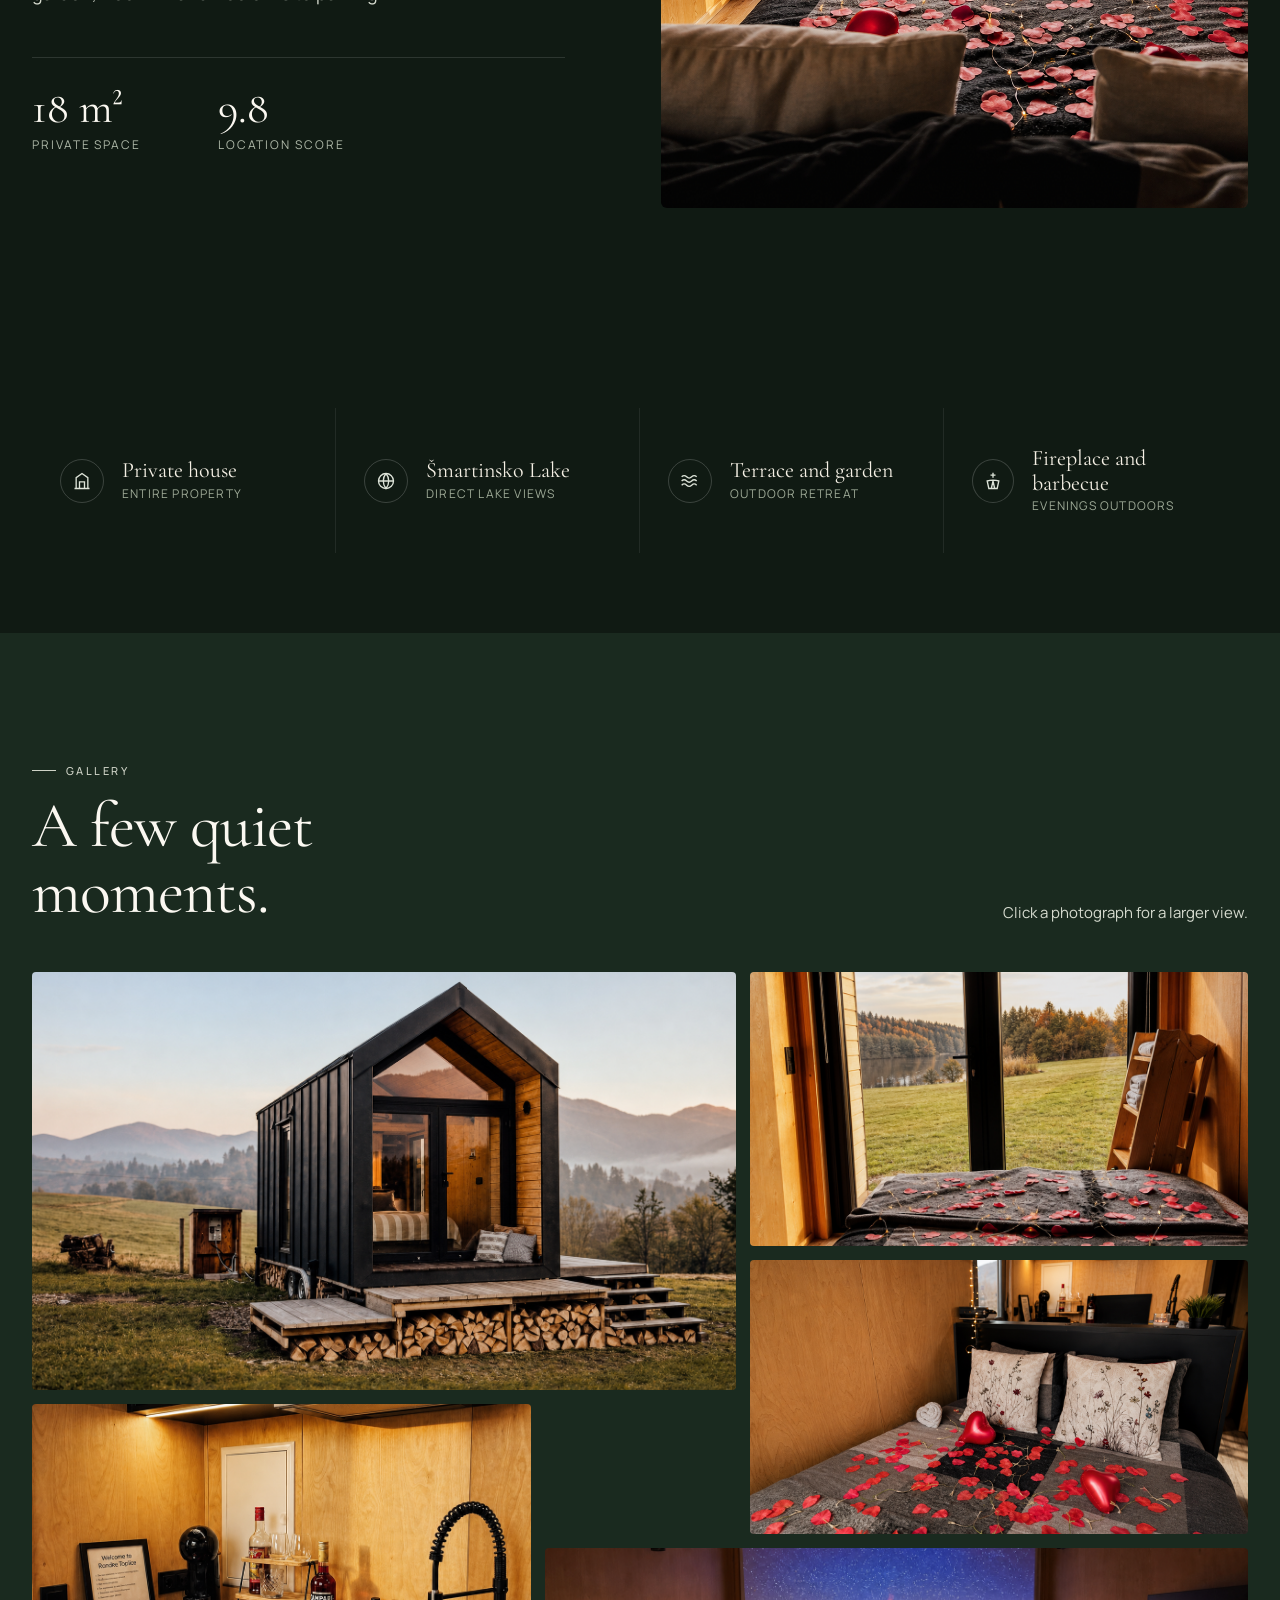
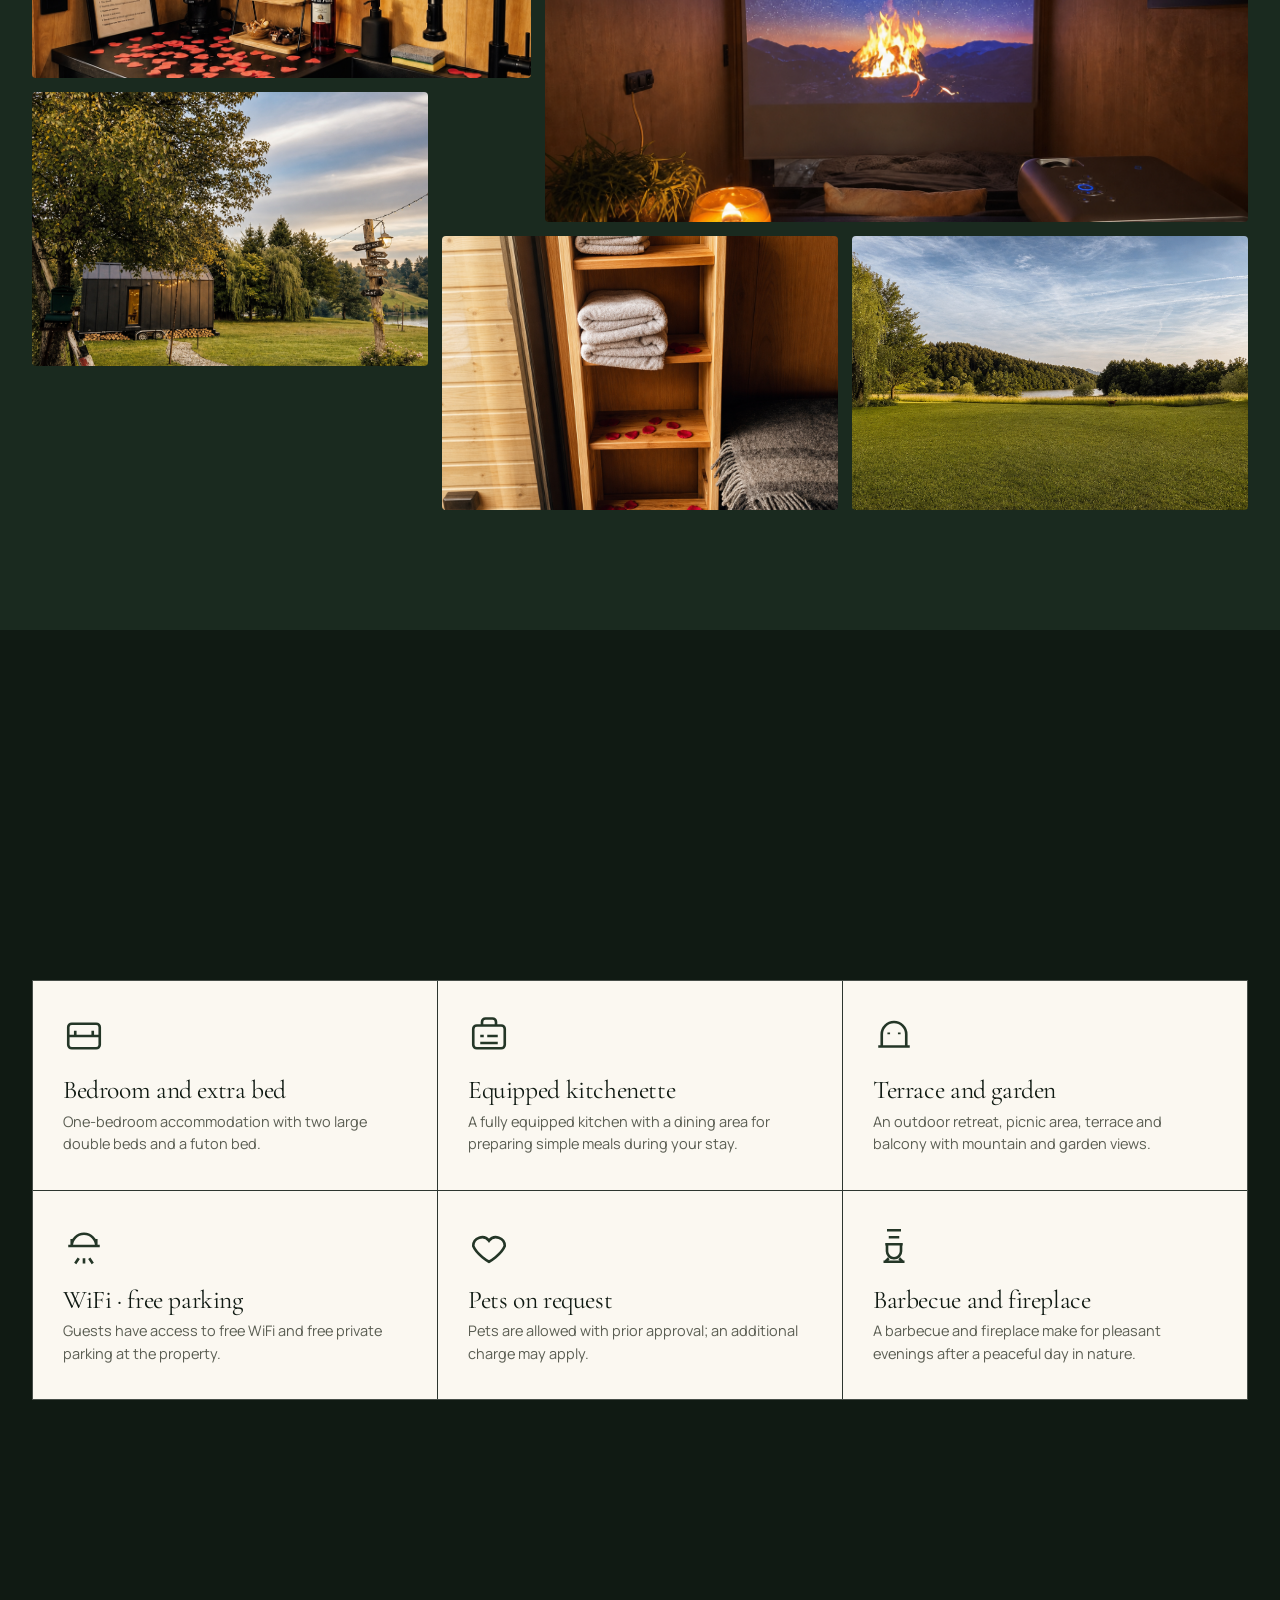
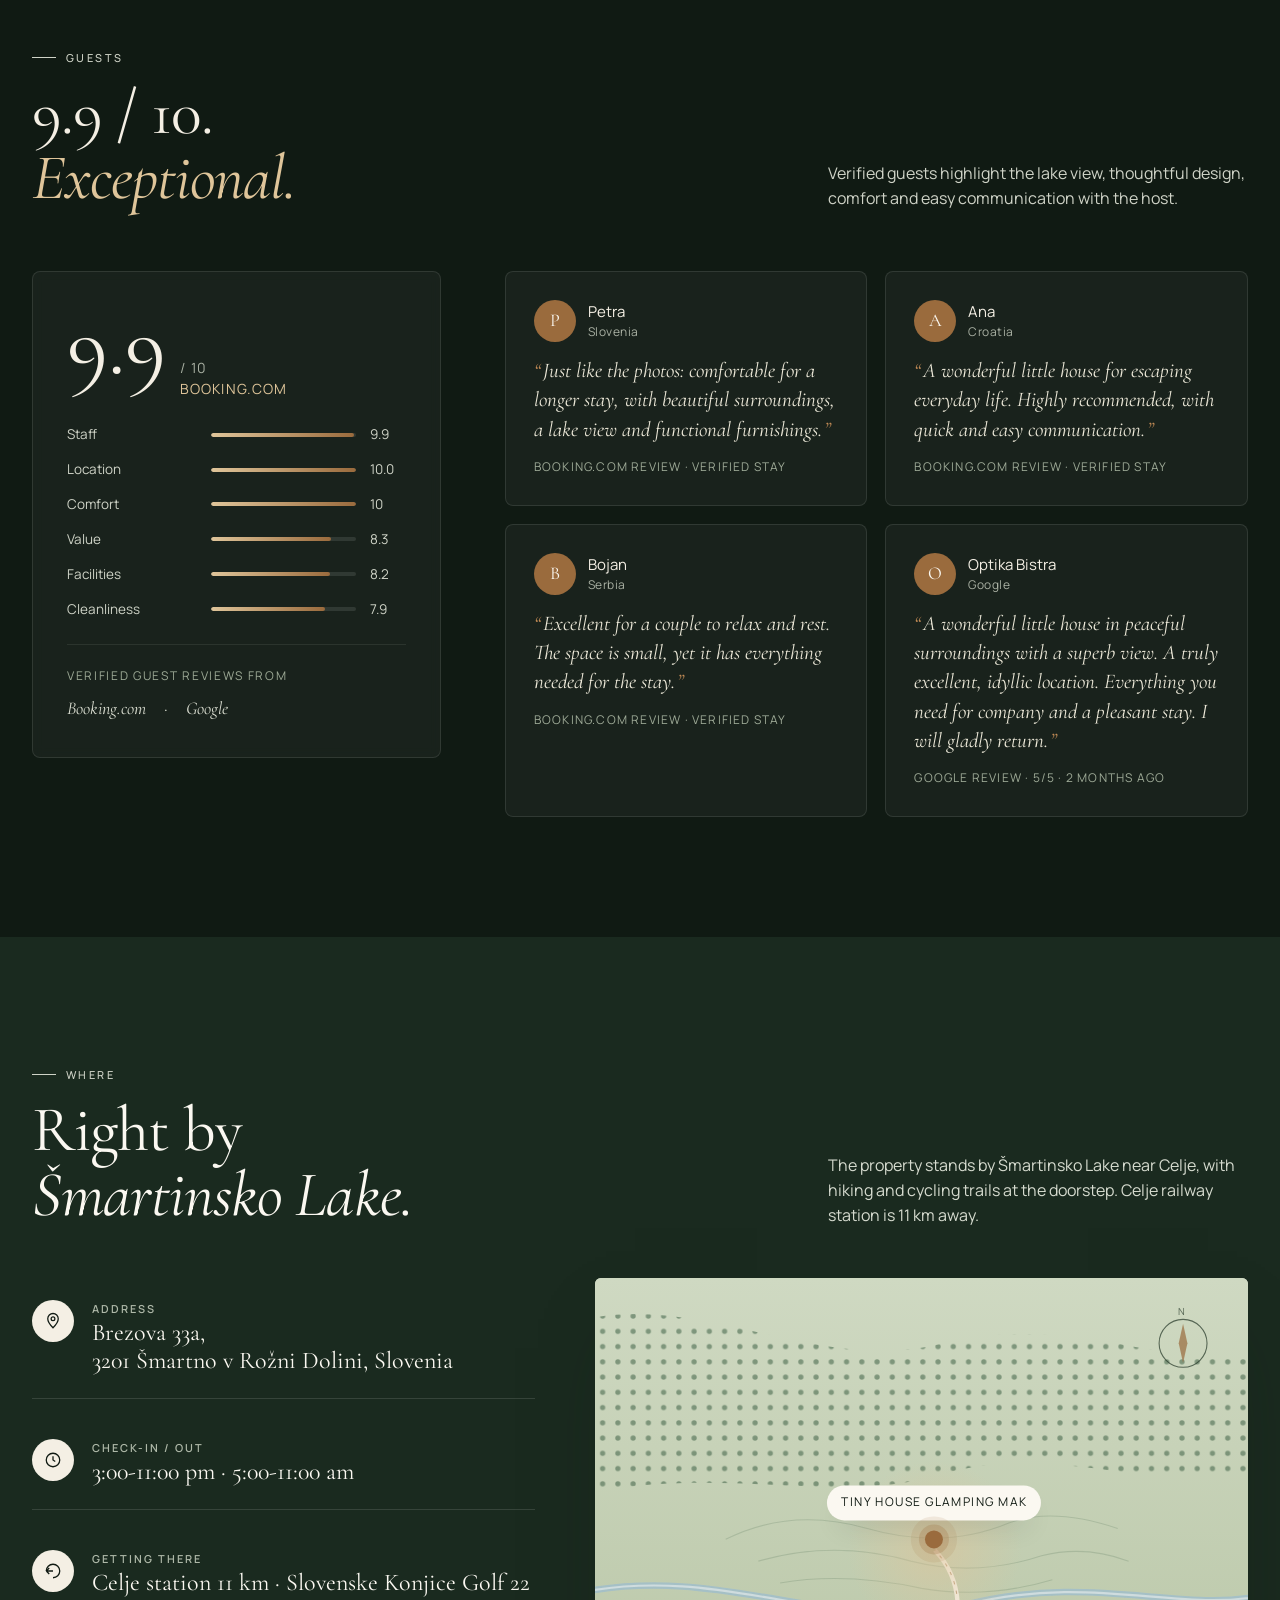
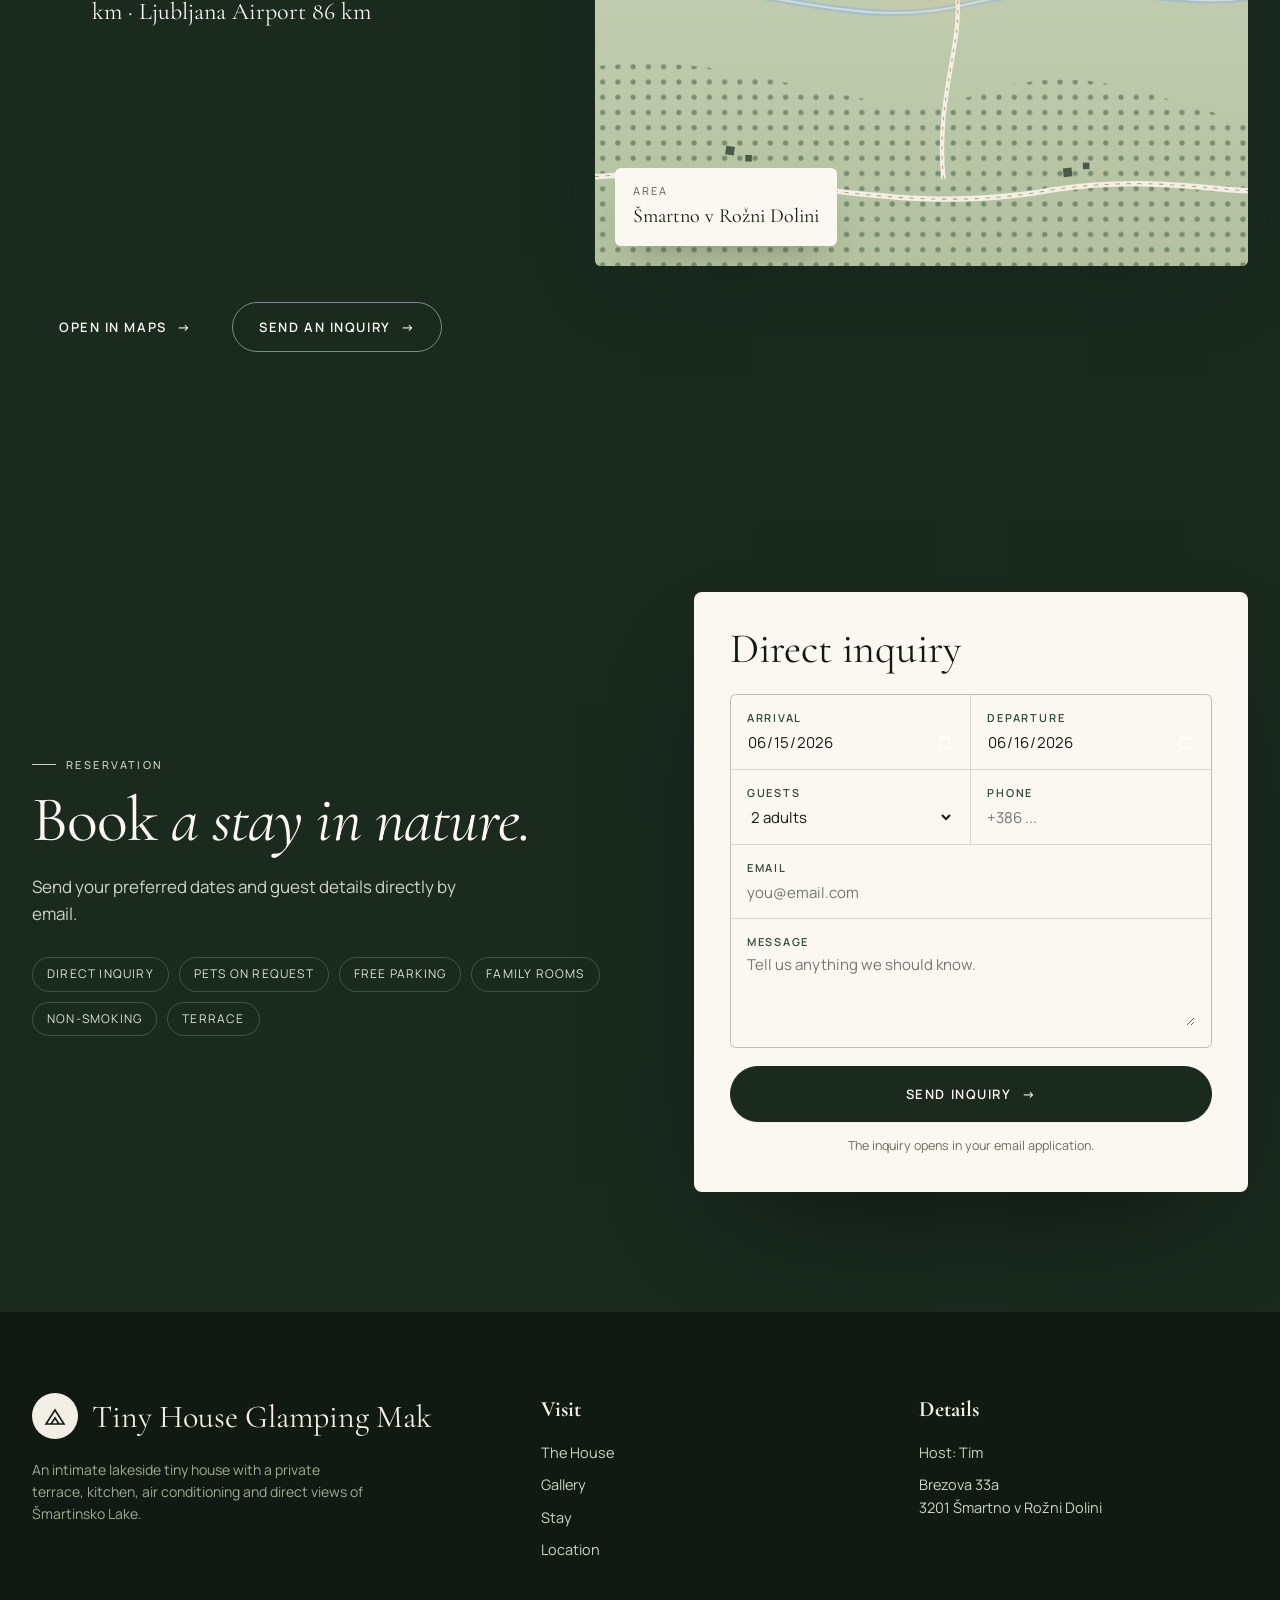
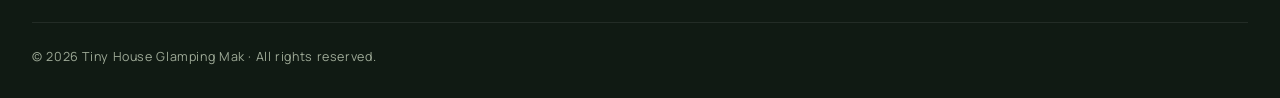
==== commit fac8c59d: "aaaaa" ====
--- a/Spletna stran/Hiška/index.html
+++ b/Spletna stran/Hiška/index.html
@@ -3,23 +3,23 @@
 <head>
 <meta charset="utf-8" />
 <meta name="viewport" content="width=device-width, initial-scale=1" />
-<title>Tiny House Glamping Mak | Lakeside glamping near Celje</title>
-<meta name="description" content="Tiny House Glamping Mak is an 18 m² holiday home by Šmartinsko Lake near Celje, with a private beach, terrace, kitchen, air conditioning, free WiFi and parking." />
+<title>Tiny House Glamping Mak | Lakeside glamping near Celje</title>
+<meta name="description" content="Tiny House Glamping Mak is an 18 m² holiday home by Šmartinsko Lake near Celje, with a garden, terrace, kitchen, air conditioning, free WiFi and parking." />
 <meta name="robots" content="index, follow" />
 <meta name="theme-color" content="#1a2a1f" />
 <meta property="og:type" content="website" />
-<meta property="og:site_name" content="Tiny House Glamping Mak" />
-<meta property="og:title" content="Tiny House Glamping Mak | By Šmartinsko Lake" />
-<meta property="og:description" content="An 18 m² tiny house with a private beach, terrace and views of Šmartinsko Lake." />
+<meta property="og:site_name" content="Tiny House Glamping Mak" />
+<meta property="og:title" content="Tiny House Glamping Mak | By Šmartinsko Lake" />
+<meta property="og:description" content="An 18 m² tiny house with a garden, terrace and views of Šmartinsko Lake." />
 <meta property="og:url" content="./index.html" />
-<meta property="og:image" content="./images/image-01-enhanced.png" />
-<meta property="og:image:alt" content="Tiny House Glamping Mak exterior" />
+<meta property="og:image" content="./images/image-01-enhanced.png" />
+<meta property="og:image:alt" content="Tiny House Glamping Mak exterior" />
 <meta property="og:locale" content="en_US" />
 <meta property="og:locale:alternate" content="sl_SI" />
 <meta name="twitter:card" content="summary_large_image" />
-<meta name="twitter:title" content="Tiny House Glamping Mak | By Šmartinsko Lake" />
-<meta name="twitter:description" content="Lakeside tiny house with a private beach, terrace, free WiFi and parking." />
-<meta name="twitter:image" content="./images/image-01-enhanced.png" />
+<meta name="twitter:title" content="Tiny House Glamping Mak | By Šmartinsko Lake" />
+<meta name="twitter:description" content="Lakeside tiny house with a garden, terrace, free WiFi and parking." />
+<meta name="twitter:image" content="./images/image-01-enhanced.png" />
 <link rel="canonical" href="./index.html" />
 <link rel="alternate" hreflang="en" href="./index.html" />
 <link rel="alternate" hreflang="sl" href="./sl.html" />
@@ -28,31 +28,31 @@
 {
   "@context": "https://schema.org",
   "@type": "LodgingBusiness",
-  "name": "Tiny House Glamping Mak",
-  "description": "An 18 m2 tiny house by Šmartinsko Lake with one bedroom, private bathroom, kitchen, terrace, private beach, air conditioning, free WiFi and parking.",
+  "name": "Tiny House Glamping Mak",
+  "description": "An 18 m2 tiny house by Šmartinsko Lake with one bedroom, private bathroom, kitchen, terrace, garden, air conditioning, free WiFi and parking.",
   "url": "./index.html",
-  "image": "./images/image-01-enhanced.png",
-  
-  
-  "address": {
-    "@type": "PostalAddress",
-    "streetAddress": "Brezova 33a",
-    "postalCode": "3201",
-    "addressLocality": "Šmartno v Rožni Dolini",
+  "image": "./images/image-01-enhanced.png",
+  
+  
+  "address": {
+    "@type": "PostalAddress",
+    "streetAddress": "Brezova 33a",
+    "postalCode": "3201",
+    "addressLocality": "Šmartno v Rožni Dolini",
     "addressCountry": "SI"
   },
-  "amenityFeature": [
-    { "@type": "LocationFeatureSpecification", "name": "Free WiFi", "value": true },
-    { "@type": "LocationFeatureSpecification", "name": "Free private parking", "value": true },
-    { "@type": "LocationFeatureSpecification", "name": "Private beach", "value": true },
-    { "@type": "LocationFeatureSpecification", "name": "Air conditioning", "value": true },
-    { "@type": "LocationFeatureSpecification", "name": "Pets allowed with prior approval", "value": true },
-    { "@type": "LocationFeatureSpecification", "name": "Non-smoking", "value": true },
-    { "@type": "LocationFeatureSpecification", "name": "Kitchen", "value": true }
-  ],
-  "aggregateRating": {
-    "@type": "AggregateRating",
-    "ratingValue": "9.9",
+  "amenityFeature": [
+    { "@type": "LocationFeatureSpecification", "name": "Free WiFi", "value": true },
+    { "@type": "LocationFeatureSpecification", "name": "Free private parking", "value": true },
+    { "@type": "LocationFeatureSpecification", "name": "Garden", "value": true },
+    { "@type": "LocationFeatureSpecification", "name": "Air conditioning", "value": true },
+    { "@type": "LocationFeatureSpecification", "name": "Pets allowed with prior approval", "value": true },
+    { "@type": "LocationFeatureSpecification", "name": "Non-smoking", "value": true },
+    { "@type": "LocationFeatureSpecification", "name": "Kitchen", "value": true }
+  ],
+  "aggregateRating": {
+    "@type": "AggregateRating",
+    "ratingValue": "9.9",
     "bestRating": "10",
     "worstRating": "1"
   }
@@ -81,7 +81,7 @@
       <span class="mark">
         <svg viewBox="0 0 24 24" fill="none" stroke="currentColor" stroke-width="1.6"><path d="M3 20 L12 6 L21 20 Z M8 20 L12 14 L16 20" /></svg>
       </span>
-      Tiny House Glamping Mak
+      <span class="logo-text">Tiny House Glamping Mak</span>
     </a>
     <div class="navlinks">
       <a href="#about">The House</a>
@@ -95,24 +95,24 @@
         <a class="active" href="index.html" hreflang="en">EN</a>
         <a href="sl.html" hreflang="sl">SL</a>
       </div>
-      <a href="#reserve" class="btn">Reserve <span class="arrow">→</span></a>
+      <a href="#reserve" class="btn">Reserve <span class="arrow">→</span></a>
     </div>
   </div>
 </nav>
 
 <header class="hero">
-  <img class="bg" src="images/image-01-enhanced.png" alt="Tiny House Glamping Mak exterior" />
+  <img class="bg" src="images/image-01-enhanced.png" alt="Tiny House Glamping Mak exterior" />
   <div class="ticker">
-    <span>9.9 / 10 · Location 9.8 / 10</span>
-  </div>
-  <div class="wrap">
-    <div class="eyebrow" style="color:#dfd9c7">Slovenia · Šmartinsko Lake</div>
-    <h1 style="margin-top:18px"><em>Tiny House</em><span>Glamping Mak</span></h1>
+    <span>9.9 / 10 · Location 9.8 / 10</span>
+  </div>
+  <div class="wrap">
+    <div class="eyebrow" style="color:#dfd9c7">Slovenia · Šmartinsko Lake</div>
+    <h1 style="margin-top:18px"><em>Tiny House</em><span>Glamping Mak</span></h1>
     <div class="meta">
-      <span class="pill">One-bedroom holiday home</span>
-      <span class="pill">18 m² private space</span>
-      <span class="pill">Lake view · terrace · private beach</span>
-      <span class="pill">Pets on request</span>
+      <span class="pill">One-bedroom holiday home</span>
+      <span class="pill">18 m² private space</span>
+      <span class="pill">Lake view · terrace · garden</span>
+      <span class="pill">Pets on request</span>
     </div>
   </div>
 </header>
@@ -120,27 +120,27 @@
 <section id="about" class="intro">
   <div class="wrap intro-grid">
     <div class="reveal">
-      <div class="eyebrow">A lakeside escape</div>
-      <h2 style="margin-top:14px">A charming<br/><em style="font-style:italic">holiday home</em> in a peaceful<br/>corner of Slovenia.</h2>
+      <div class="eyebrow">A lakeside escape</div>
+      <h2 style="margin-top:14px">A charming<br/><em style="font-style:italic">holiday home</em> in a peaceful<br/>corner of Slovenia.</h2>
       <p class="lede">
-        Tiny House Glamping Mak is an 18 m² air-conditioned holiday home steps from Šmartinsko Lake. It has one bedroom, a living area, an equipped kitchen with a fridge and coffee machine, and a private bathroom with a shower. Guests also have a terrace, garden, private beach access, free WiFi and free on-site parking.
+        Tiny House Glamping Mak is an 18 m² air-conditioned holiday home by Šmartinsko Lake. It has one bedroom, a living area, an equipped kitchen with a fridge and coffee machine, and a private bathroom with a shower. Guests also have a terrace, garden, free WiFi and free on-site parking.
       </p>
       <div class="stats">
-        <div class="stat"><div class="n">18 m²</div><div class="l">Private space</div></div>
-        <div class="stat"><div class="n">9.8</div><div class="l">Location score</div></div>
-      </div>
-    </div>
-    <div class="intro-img reveal">
-      <img src="images/image-07-enhanced.png" alt="Lake view from Tiny House Glamping Mak" />
-    </div>
-  </div>
-</section>
+        <div class="stat"><div class="n">18 m²</div><div class="l">Private space</div></div>
+        <div class="stat"><div class="n">9.8</div><div class="l">Location score</div></div>
+      </div>
+    </div>
+    <div class="intro-img reveal">
+      <img src="images/image-07-enhanced.png" alt="Lake view from Tiny House Glamping Mak" />
+    </div>
+  </div>
+</section>
 
 <section class="strip tight">
   <div class="wrap">
     <div class="item">
       <div class="ico"><svg viewBox="0 0 24 24" fill="none" stroke="currentColor" stroke-width="1.6"><path d="M3 21h18M5 21V8l7-5 7 5v13M9 21V13h6v8"/></svg></div>
-      <div><div class="t">Private house</div><div class="s">Entire property</div></div>
+      <div><div class="t">Private house</div><div class="s">Entire property</div></div>
     </div>
     <div class="item">
       <div class="ico"><svg viewBox="0 0 24 24" fill="none" stroke="currentColor" stroke-width="1.6"><circle cx="12" cy="12" r="9"/><path d="M3 12 H21 M12 3 a14 14 0 0 1 0 18 a14 14 0 0 1 0 -18"/></svg></div>
@@ -148,11 +148,11 @@
     </div>
     <div class="item">
       <div class="ico"><svg viewBox="0 0 24 24" fill="none" stroke="currentColor" stroke-width="1.6"><path d="M2 17c2-2 4-2 6 0s4 2 6 0 4-2 6 0"/><path d="M2 12c2-2 4-2 6 0s4 2 6 0 4-2 6 0"/><path d="M2 7c2-2 4-2 6 0s4 2 6 0 4-2 6 0"/></svg></div>
-      <div><div class="t">Private beach</div><div class="s">Outdoor retreat</div></div>
+      <div><div class="t">Terrace and garden</div><div class="s">Outdoor retreat</div></div>
     </div>
     <div class="item">
       <div class="ico"><svg viewBox="0 0 24 24" fill="none" stroke="currentColor" stroke-width="1.6"><path d="M12 2v6M9 5h6M5 12s3-1 7-1 7 1 7 1l-2 9H7L5 12zM10 21l2-9 2 9"/></svg></div>
-      <div><div class="t">Fireplace and barbecue</div><div class="s">Evenings outdoors</div></div>
+      <div><div class="t">Fireplace and barbecue</div><div class="s">Evenings outdoors</div></div>
     </div>
   </div>
 </section>
@@ -162,9 +162,9 @@
     <div class="gallery-head reveal">
       <div>
         <div class="eyebrow">Gallery</div>
-        <h2 style="margin-top:14px">A few quiet<br/>moments.</h2>
-      </div>
-      <p style="max-width:36ch;color:#4a4d44;font-size:15px">Click a photograph for a larger view.</p>
+        <h2 style="margin-top:14px">A few quiet<br/>moments.</h2>
+      </div>
+      <p style="max-width:36ch;color:#4a4d44;font-size:15px">Click a photograph for a larger view.</p>
     </div>
     <div class="grid" id="grid"></div>
   </div>
@@ -175,40 +175,40 @@
     <div class="reveal" style="display:flex;justify-content:space-between;align-items:flex-end;gap:30px;flex-wrap:wrap">
       <div>
         <div class="eyebrow">Stay</div>
-        <h2 style="margin-top:14px">Everything for a comfortable,<br/><em style="font-style:italic">independent stay.</em></h2>
-      </div>
-      <p style="max-width:38ch;color:#4a4d44">A private 18 m² tiny house with a bedroom, bathroom, kitchen, terrace and everything needed for a quiet lakeside stay.</p>
+        <h2 style="margin-top:14px">Everything for a comfortable,<br/><em style="font-style:italic">independent stay.</em></h2>
+      </div>
+      <p style="max-width:38ch;color:#4a4d44">A private 18 m² tiny house with a bedroom, bathroom, kitchen, terrace and everything needed for a quiet lakeside stay.</p>
     </div>
     <div class="amen-grid reveal">
       <div class="amen-cell">
         <div class="ic"><svg viewBox="0 0 24 24" fill="none" stroke="currentColor" stroke-width="1.5"><path d="M3 12h18M3 12V7a2 2 0 0 1 2-2h14a2 2 0 0 1 2 2v5M3 12v5a2 2 0 0 0 2 2h14a2 2 0 0 0 2-2v-5M7 12V9M17 12V9"/></svg></div>
-        <h3>Bedroom and extra bed</h3>
-        <p>One-bedroom accommodation with two large double beds and a futon bed.</p>
+        <h3>Bedroom and extra bed</h3>
+        <p>One-bedroom accommodation with two large double beds and a futon bed.</p>
       </div>
       <div class="amen-cell">
         <div class="ic"><svg viewBox="0 0 24 24" fill="none" stroke="currentColor" stroke-width="1.5"><rect x="3" y="6" width="18" height="13" rx="2"/><path d="M8 6V4a2 2 0 0 1 2-2h4a2 2 0 0 1 2 2v2M7 12h2M11 12h6M7 16h10"/></svg></div>
         <h3>Equipped kitchenette</h3>
-        <p>A fully equipped kitchen with a dining area for preparing simple meals during your stay.</p>
+        <p>A fully equipped kitchen with a dining area for preparing simple meals during your stay.</p>
       </div>
       <div class="amen-cell">
         <div class="ic"><svg viewBox="0 0 24 24" fill="none" stroke="currentColor" stroke-width="1.5"><path d="M3 18h18M5 18v-7a7 7 0 1 1 14 0v7M9 11v-1M15 11v-1"/></svg></div>
-        <h3>Terrace and private beach</h3>
-        <p>An outdoor retreat, picnic area, terrace and balcony with mountain and garden views.</p>
+        <h3>Terrace and garden</h3>
+        <p>An outdoor retreat, picnic area, terrace and balcony with mountain and garden views.</p>
       </div>
       <div class="amen-cell">
         <div class="ic"><svg viewBox="0 0 24 24" fill="none" stroke="currentColor" stroke-width="1.5"><path d="M5 12a7 7 0 0 1 14 0M3 12h18M12 19v3M9 19l-2 3M15 19l2 3M5 12V8M19 12V8"/></svg></div>
-        <h3>WiFi · free parking</h3>
-        <p>Guests have access to free WiFi and free private parking at the property.</p>
+        <h3>WiFi · free parking</h3>
+        <p>Guests have access to free WiFi and free private parking at the property.</p>
       </div>
       <div class="amen-cell">
         <div class="ic"><svg viewBox="0 0 24 24" fill="none" stroke="currentColor" stroke-width="1.5"><path d="M12 21s-7-4-9-9a5 5 0 0 1 9-3 5 5 0 0 1 9 3c-2 5-9 9-9 9z"/></svg></div>
-        <h3>Pets on request</h3>
-        <p>Pets are allowed with prior approval; an additional charge may apply.</p>
+        <h3>Pets on request</h3>
+        <p>Pets are allowed with prior approval; an additional charge may apply.</p>
       </div>
       <div class="amen-cell">
         <div class="ic"><svg viewBox="0 0 24 24" fill="none" stroke="currentColor" stroke-width="1.5"><path d="M8 3h8M9 7h6M7 11h10M8 11v4a4 4 0 0 0 8 0v-4M6 21h12M9 19l-2 2M15 19l2 2"/></svg></div>
-        <h3>Barbecue and fireplace</h3>
-        <p>A barbecue and fireplace make for pleasant evenings after a peaceful day in nature.</p>
+        <h3>Barbecue and fireplace</h3>
+        <p>A barbecue and fireplace make for pleasant evenings after a peaceful day in nature.</p>
       </div>
     </div>
   </div>
@@ -219,28 +219,28 @@
     <div class="reveal" style="display:flex;justify-content:space-between;align-items:flex-end;gap:30px;flex-wrap:wrap">
       <div>
         <div class="eyebrow" style="color:#cfd3c7">Guests</div>
-        <h2 style="margin-top:14px;color:#f4efe4">9.9 / 10.<br/><em style="font-style:italic;color:#dfc59a">Exceptional.</em></h2>
+        <h2 style="margin-top:14px;color:#f4efe4">9.9 / 10.<br/><em style="font-style:italic;color:#dfc59a">Exceptional.</em></h2>
       </div>
       <p style="max-width:42ch;color:#cfd3c7">Verified guests highlight the lake view, thoughtful design, comfort and easy communication with the host.</p>
     </div>
 
     <div class="ratings">
       <div class="rating-card reveal">
-        <div class="rating-big">
-          <div class="num">9.9</div>
-          <div class="out">/ 10<br/><span style="color:#dfc59a;letter-spacing:.08em">Booking.com</span></div>
+        <div class="rating-big">
+          <div class="num">9.9</div>
+          <div class="out">/ 10<br/><span style="color:#dfc59a;letter-spacing:.08em">Booking.com</span></div>
         </div>
         <div style="margin-top:24px">
-          <div class="rating-row"><span>Staff</span><div class="bar"><i style="background:linear-gradient(90deg,#dfc59a,#9a6b3d);width:99%"></i></div><span>9.9</span></div>
-          <div class="rating-row"><span>Location</span><div class="bar"><i style="width:100%"></i></div><span>10.0</span></div>
-          <div class="rating-row"><span>Comfort</span><div class="bar"><i style="width:100%"></i></div><span>10</span></div>
-          <div class="rating-row"><span>Value</span><div class="bar"><i style="width:83%"></i></div><span>8.3</span></div>
-          <div class="rating-row"><span>Facilities</span><div class="bar"><i style="width:82%"></i></div><span>8.2</span></div>
-          <div class="rating-row"><span>Cleanliness</span><div class="bar"><i style="width:79%"></i></div><span>7.9</span></div>
+          <div class="rating-row"><span>Staff</span><div class="bar"><i style="background:linear-gradient(90deg,#dfc59a,#9a6b3d);width:99%"></i></div><span>9.9</span></div>
+          <div class="rating-row"><span>Location</span><div class="bar"><i style="width:100%"></i></div><span>10.0</span></div>
+          <div class="rating-row"><span>Comfort</span><div class="bar"><i style="width:100%"></i></div><span>10</span></div>
+          <div class="rating-row"><span>Value</span><div class="bar"><i style="width:83%"></i></div><span>8.3</span></div>
+          <div class="rating-row"><span>Facilities</span><div class="bar"><i style="width:82%"></i></div><span>8.2</span></div>
+          <div class="rating-row"><span>Cleanliness</span><div class="bar"><i style="width:79%"></i></div><span>7.9</span></div>
         </div>
         <div class="src">
-          Verified guest reviews from
-          <div class="logos"><span>Booking.com</span><span>·</span><span>Google</span></div>
+          Verified guest reviews from
+          <div class="logos"><span>Booking.com</span><span>·</span><span>Google</span></div>
         </div>
       </div>
 
@@ -254,26 +254,26 @@
     <div class="reveal" style="display:flex;justify-content:space-between;align-items:flex-end;gap:30px;flex-wrap:wrap">
       <div>
         <div class="eyebrow">Where</div>
-        <h2 style="margin-top:14px">Right by<br/><em style="font-style:italic">Šmartinsko Lake.</em></h2>
-      </div>
-      <p style="max-width:42ch;color:#4a4d44">The property stands by Šmartinsko Lake near Celje, with hiking and cycling trails at the doorstep. Celje railway station is 11 km away.</p>
-    </div>
-
-    <div class="loc-grid">
-      <div class="loc-info reveal">
-        <div class="row">
-          <div class="ic"><svg viewBox="0 0 24 24" fill="none" stroke="currentColor" stroke-width="1.7"><path d="M12 21s-7-7-7-12a7 7 0 1 1 14 0c0 5-7 12-7 12z"/><circle cx="12" cy="9" r="2.5"/></svg></div>
-          <div><div class="lbl">Address</div><div class="val">Brezova 33a,<br/>3201 Šmartno v Rožni Dolini, Slovenia</div></div>
-        </div>
-        <div class="row">
-          <div class="ic"><svg viewBox="0 0 24 24" fill="none" stroke="currentColor" stroke-width="1.7"><circle cx="12" cy="12" r="9"/><path d="M12 7v5l3 2"/></svg></div>
-          <div><div class="lbl">Check-in / out</div><div class="val">3:00-11:00 pm · 5:00-11:00 am</div></div>
-        </div>
-        <div class="row">
-          <div class="ic"><svg viewBox="0 0 24 24" fill="none" stroke="currentColor" stroke-width="1.7"><path d="M3 12c0-5 4-9 9-9s9 4 9 9-4 9-9 9"/><path d="M3 12h9M3 12l4-4M3 12l4 4"/></svg></div>
-          <div><div class="lbl">Getting there</div><div class="val">Celje station 11 km · Slovenske Konjice Golf 22 km · Ljubljana Airport 86 km</div></div>
-        </div>
-      </div>
+        <h2 style="margin-top:14px">Right by<br/><em style="font-style:italic">Šmartinsko Lake.</em></h2>
+      </div>
+      <p style="max-width:42ch;color:#4a4d44">The property stands by Šmartinsko Lake near Celje, with hiking and cycling trails at the doorstep. Celje railway station is 11 km away.</p>
+    </div>
+
+    <div class="loc-grid">
+      <div class="loc-info reveal">
+        <div class="row">
+          <div class="ic"><svg viewBox="0 0 24 24" fill="none" stroke="currentColor" stroke-width="1.7"><path d="M12 21s-7-7-7-12a7 7 0 1 1 14 0c0 5-7 12-7 12z"/><circle cx="12" cy="9" r="2.5"/></svg></div>
+          <div><div class="lbl">Address</div><div class="val">Brezova 33a,<br/>3201 Šmartno v Rožni Dolini, Slovenia</div></div>
+        </div>
+        <div class="row">
+          <div class="ic"><svg viewBox="0 0 24 24" fill="none" stroke="currentColor" stroke-width="1.7"><circle cx="12" cy="12" r="9"/><path d="M12 7v5l3 2"/></svg></div>
+          <div><div class="lbl">Check-in / out</div><div class="val">3:00-11:00 pm · 5:00-11:00 am</div></div>
+        </div>
+        <div class="row">
+          <div class="ic"><svg viewBox="0 0 24 24" fill="none" stroke="currentColor" stroke-width="1.7"><path d="M3 12c0-5 4-9 9-9s9 4 9 9-4 9-9 9"/><path d="M3 12h9M3 12l4-4M3 12l4 4"/></svg></div>
+          <div><div class="lbl">Getting there</div><div class="val">Celje station 11 km · Slovenske Konjice Golf 22 km · Ljubljana Airport 86 km</div></div>
+        </div>
+      </div>
 
       <div class="map reveal" id="map">
         <svg viewBox="0 0 600 540" preserveAspectRatio="xMidYMid slice">
@@ -318,19 +318,19 @@
           </g>
         </svg>
         <div class="pin">
-          <div class="tag">Tiny House Glamping Mak</div>
+          <div class="tag">Tiny House Glamping Mak</div>
           <div class="dot"></div>
         </div>
         <div class="legend">
-          <div style="font-size:11px;letter-spacing:.18em;text-transform:uppercase;color:#5a5d52">Area</div>
-          <div class="k">Šmartno v Rožni Dolini</div>
+          <div style="font-size:11px;letter-spacing:.18em;text-transform:uppercase;color:#5a5d52">Area</div>
+          <div class="k">Šmartno v Rožni Dolini</div>
         </div>
       </div>
     </div>
 
     <div style="margin-top:36px;display:flex;gap:14px;flex-wrap:wrap">
-      <a class="btn" href="https://maps.google.com/?q=Brezova%2033a%203201%20Smartno%20v%20Rozni%20Dolini" target="_blank" rel="noopener">Open in maps <span class="arrow">→</span></a>
-      <a class="btn ghost" href="#reserve">Send an inquiry <span class="arrow">→</span></a>
+      <a class="btn" href="https://maps.google.com/?q=Brezova%2033a%203201%20Smartno%20v%20Rozni%20Dolini" target="_blank" rel="noopener">Open in maps <span class="arrow">→</span></a>
+      <a class="btn ghost" href="#reserve">Send an inquiry <span class="arrow">→</span></a>
     </div>
   </div>
 </section>
@@ -339,38 +339,38 @@
   <div class="wrap reserve-grid">
     <div class="reveal">
       <div class="eyebrow" style="color:#cfd3c7">Reservation</div>
-      <h2 style="margin-top:14px"><em>Book</em> a stay in nature.</h2>
-      <p class="sub">Send your preferred dates and guest details directly by email.</p>
+      <h2 style="margin-top:14px"><em>Book</em> a stay in nature.</h2>
+      <p class="sub">Send your preferred dates and guest details directly by email.</p>
       <div class="res-tags">
-        <span>Direct inquiry</span>
+        <span>Direct inquiry</span>
         <span>Pets on request</span>
         <span>Free parking</span>
-        <span>Family rooms</span>
-        <span>Non-smoking</span>
-        <span>Terrace</span>
+        <span>Family rooms</span>
+        <span>Non-smoking</span>
+        <span>Terrace</span>
       </div>
     </div>
     <form class="res-form reveal" novalidate>
-      <div class="top">
-        <div class="price">Direct inquiry</div>
-      </div>
+      <div class="top">
+        <div class="price">Direct inquiry</div>
+      </div>
       <div class="fields">
-        <div class="field"><label>Arrival</label><input name="arrival" type="date" required value="2026-06-15"/></div>
-        <div class="field"><label>Departure</label><input name="departure" type="date" required value="2026-06-16"/></div>
-        <div class="field"><label>Guests</label>
+        <div class="field"><label>Arrival</label><input name="arrival" type="date" required value="2026-06-15"/></div>
+        <div class="field"><label>Departure</label><input name="departure" type="date" required value="2026-06-16"/></div>
+        <div class="field"><label>Guests</label>
           <select name="guests">
             <option>2 adults</option>
             <option>2 adults · 1 child</option>
             <option>2 adults · 2 children</option>
             <option>1 adult</option>
-          </select>
-        </div>
-        <div class="field"><label>Phone</label><input name="phone" type="tel" placeholder="+386 ..."/></div>
-        <div class="field full"><label>Email</label><input name="email" type="email" placeholder="you@email.com" required/></div>
-        <div class="field full"><label>Message</label><textarea name="message" rows="3" placeholder="Tell us anything we should know."></textarea></div>
-      </div>
-      <button class="btn lg" type="submit">Send inquiry <span class="arrow">→</span></button>
-      <div class="note">The inquiry opens in your email application.</div>
+          </select>
+        </div>
+        <div class="field"><label>Phone</label><input name="phone" type="tel" placeholder="+386 ..."/></div>
+        <div class="field full"><label>Email</label><input name="email" type="email" placeholder="you@email.com" required/></div>
+        <div class="field full"><label>Message</label><textarea name="message" rows="3" placeholder="Tell us anything we should know."></textarea></div>
+      </div>
+      <button class="btn lg" type="submit">Send inquiry <span class="arrow">→</span></button>
+      <div class="note">The inquiry opens in your email application.</div>
     </form>
   </div>
 </section>
@@ -381,9 +381,9 @@
       <div>
         <div class="brand">
           <span class="mark"><svg viewBox="0 0 24 24" fill="none" stroke="currentColor" stroke-width="1.6"><path d="M3 20 L12 6 L21 20 Z M8 20 L12 14 L16 20"/></svg></span>
-          Tiny House Glamping Mak
-        </div>
-        <p class="sig">An intimate lakeside tiny house with a private terrace, kitchen, air conditioning and direct views of Šmartinsko Lake.</p>
+          Tiny House Glamping Mak
+        </div>
+        <p class="sig">An intimate lakeside tiny house with a private terrace, kitchen, air conditioning and direct views of Šmartinsko Lake.</p>
       </div>
       <div>
         <h4>Visit</h4>
@@ -395,12 +395,12 @@
         </ul>
       </div>
       <div>
-        <h4>Details</h4><ul><li>Host: Tim</li><li>Brezova 33a<br/>3201 Šmartno v Rožni Dolini</li></ul>
-      </div>
-    </div>
-    <div class="foot-bot">
-      <span>© 2026 Tiny House Glamping Mak · All rights reserved.</span>
-    </div>
+        <h4>Details</h4><ul><li>Host: Tim</li><li>Brezova 33a<br/>3201 Šmartno v Rožni Dolini</li></ul>
+      </div>
+    </div>
+    <div class="foot-bot">
+      <span>© 2026 Tiny House Glamping Mak · All rights reserved.</span>
+    </div>
   </div>
 </footer>
 
@@ -410,7 +410,7 @@
     <button class="lb-nav prev" aria-label="Previous">‹</button>
     <button class="lb-nav next" aria-label="Next">›</button>
     <img id="lbImg" src="" alt=""/>
-    <div class="lb-counter" id="lbCounter">01 / 08</div>
+    <div class="lb-counter" id="lbCounter">01 / 08</div>
   </div>
 </div>
 
--- a/Spletna stran/Hiška/style.css
+++ b/Spletna stran/Hiška/style.css
@@ -9,24 +9,24 @@
   --bone:#f4efe4;
   --bone-50:#fbf8f1;
   --paper:#ece6d6;
-  --cedar:#9a6b3d;
-  --cedar-soft:#c08a55;
-  --ink:#161812;
-  --line:rgba(22,24,18,.14);
-}
-*{box-sizing:border-box}
-html,body{margin:0;padding:0}
-html{color-scheme:dark}
-body{
-  font-family:"Manrope",ui-sans-serif,system-ui,sans-serif;
-  color:var(--bone);
-  background:var(--moss-900);
-  -webkit-font-smoothing:antialiased;
-  font-size:16px;
-  line-height:1.55;
-}
+  --cedar:#9a6b3d;
+  --cedar-soft:#c08a55;
+  --ink:#161812;
+  --line:rgba(22,24,18,.14);
+}
+*{box-sizing:border-box}
+html,body{margin:0;padding:0}
+html{color-scheme:dark}
+body{
+  font-family:"Manrope",ui-sans-serif,system-ui,sans-serif;
+  color:var(--bone);
+  background:var(--moss-900);
+  -webkit-font-smoothing:antialiased;
+  font-size:16px;
+  line-height:1.55;
+}
 .serif{font-family:"Cormorant Garamond",ui-serif,Georgia,serif;font-weight:400;letter-spacing:-.01em}
-h1,h2,h3{font-family:"Cormorant Garamond",ui-serif,Georgia,serif;font-weight:400;margin:0;letter-spacing:-.015em;color:var(--bone-50)}
+h1,h2,h3{font-family:"Cormorant Garamond",ui-serif,Georgia,serif;font-weight:400;margin:0;letter-spacing:-.015em;color:var(--bone-50)}
 h1{font-size:clamp(48px,7vw,108px);line-height:.95}
 h2{font-size:clamp(36px,5vw,68px);line-height:1.02}
 h3{font-size:clamp(22px,2vw,28px);line-height:1.15}
@@ -35,11 +35,11 @@
 img{display:block;max-width:100%}
 
 .wrap{max-width:1320px;margin:0 auto;padding:0 32px}
-.eyebrow{
-  font-family:"Manrope";font-size:11px;letter-spacing:.22em;text-transform:uppercase;
-  color:#cfd3c7;font-weight:500;display:inline-flex;align-items:center;gap:10px;
-}
-.eyebrow::before{content:"";width:24px;height:1px;background:currentColor;display:inline-block}
+.eyebrow{
+  font-family:"Manrope";font-size:11px;letter-spacing:.22em;text-transform:uppercase;
+  color:#cfd3c7;font-weight:500;display:inline-flex;align-items:center;gap:10px;
+}
+.eyebrow::before{content:"";width:24px;height:1px;background:currentColor;display:inline-block}
 
 .topbar{
   background:var(--moss-900);color:#d3d8cd;font-size:12px;letter-spacing:.04em;
@@ -52,31 +52,32 @@
 .topbar .lang-switch{padding:5px 10px;border:1px solid rgba(255,255,255,.12);border-radius:999px;letter-spacing:.12em;text-transform:uppercase;font-size:11px}
 .topbar .lang-switch.active{background:rgba(255,255,255,.08);opacity:1}
 
-nav.main{
-  position:sticky;top:0;z-index:50;background:rgba(16,26,19,.92);
-  backdrop-filter:saturate(140%) blur(10px);-webkit-backdrop-filter:saturate(140%) blur(10px);
-  border-bottom:1px solid rgba(255,255,255,.09);
-}
+nav.main{
+  position:sticky;top:0;z-index:50;background:rgba(16,26,19,.92);
+  backdrop-filter:saturate(140%) blur(10px);-webkit-backdrop-filter:saturate(140%) blur(10px);
+  border-bottom:1px solid rgba(255,255,255,.09);
+}
 nav.main .wrap{display:flex;align-items:center;justify-content:space-between;height:78px;gap:24px}
-.logo{display:flex;align-items:center;gap:12px;font-family:"Cormorant Garamond";font-size:26px;letter-spacing:.02em;color:var(--bone-50);white-space:nowrap;flex-shrink:0}
-.logo .mark{
-  width:38px;height:38px;border-radius:50%;background:var(--bone);color:var(--moss-900);
-  display:grid;place-items:center;
-}
-.logo .mark svg{width:20px;height:20px}
-.navlinks{display:flex;gap:36px;font-size:13.5px;letter-spacing:.06em;text-transform:uppercase;font-weight:500;color:var(--bone)}
-.navlinks a{position:relative;padding:6px 0;transition:color .2s}
-.navlinks a::after{content:"";position:absolute;left:0;bottom:0;height:1px;width:0;background:var(--bone);transition:width .35s ease}
-.navlinks a:hover{color:var(--bone-50)}
+.logo{display:flex;align-items:center;gap:12px;font-family:"Cormorant Garamond";font-size:26px;letter-spacing:.02em;color:var(--bone-50);white-space:nowrap;flex-shrink:0}
+.logo .mark{
+  width:38px;height:38px;border-radius:50%;background:var(--bone);color:var(--moss-900);
+  display:grid;place-items:center;
+}
+.logo .mark svg{width:20px;height:20px}
+.logo-text{min-width:0;overflow:hidden;text-overflow:ellipsis}
+.navlinks{display:flex;gap:36px;font-size:13.5px;letter-spacing:.06em;text-transform:uppercase;font-weight:500;color:var(--bone)}
+.navlinks a{position:relative;padding:6px 0;transition:color .2s}
+.navlinks a::after{content:"";position:absolute;left:0;bottom:0;height:1px;width:0;background:var(--bone);transition:width .35s ease}
+.navlinks a:hover{color:var(--bone-50)}
 .navlinks a:hover::after{width:100%}
 .nav-actions{display:flex;align-items:center;gap:14px;flex-shrink:0}
 .nav-lang{display:none;align-items:center;gap:4px}
 .nav-lang a{
   display:inline-flex;align-items:center;justify-content:center;min-width:34px;height:34px;
-  border:1px solid rgba(255,255,255,.18);border-radius:999px;font-size:11px;letter-spacing:.12em;
-  text-transform:uppercase;font-weight:700;color:var(--bone);background:rgba(255,255,255,.06);
-}
-.nav-lang a.active{background:var(--bone);border-color:var(--bone);color:var(--moss-900)}
+  border:1px solid rgba(255,255,255,.18);border-radius:999px;font-size:11px;letter-spacing:.12em;
+  text-transform:uppercase;font-weight:700;color:var(--bone);background:rgba(255,255,255,.06);
+}
+.nav-lang a.active{background:var(--bone);border-color:var(--bone);color:var(--moss-900)}
 
 .btn{
   --bg:var(--moss-800);--fg:var(--bone-50);--bd:var(--moss-800);
@@ -93,7 +94,7 @@
 }
 .btn:hover{transform:translateY(-2px);box-shadow:0 14px 28px -16px rgba(28,40,30,.5)}
 .btn:hover::before{transform:translateY(0)}
-.btn.ghost{--bg:transparent;--fg:var(--moss-900);--bd:var(--moss-800)}
+.btn.ghost{--bg:transparent;--fg:var(--moss-900);--bd:var(--moss-800)}
 .btn.ghost::before{background:var(--moss-800)}
 .btn.ghost:hover{color:var(--bone-50)}
 .btn .arrow{transition:transform .35s ease}
@@ -129,13 +130,13 @@
 section{padding:120px 0}
 section.tight{padding:80px 0}
 
-.intro{background:var(--moss-900)}
-.intro-grid{display:grid;grid-template-columns:1fr 1.1fr;gap:96px;align-items:center}
-.intro h2{margin-top:14px}
-.intro .lede{margin-top:30px;font-size:18px;line-height:1.65;color:#d6dbcf;max-width:48ch}
-.intro .stats{display:grid;grid-template-columns:repeat(3,1fr);gap:24px;margin-top:48px;border-top:1px solid rgba(255,255,255,.12);padding-top:28px}
-.stat .n{font-family:"Cormorant Garamond";font-size:44px;color:var(--bone-50);line-height:1}
-.stat .l{font-size:12px;letter-spacing:.16em;text-transform:uppercase;color:#aeb8a8;margin-top:6px}
+.intro{background:var(--moss-900)}
+.intro-grid{display:grid;grid-template-columns:1fr 1.1fr;gap:96px;align-items:center}
+.intro h2{margin-top:14px}
+.intro .lede{margin-top:30px;font-size:18px;line-height:1.65;color:#d6dbcf;max-width:48ch}
+.intro .stats{display:grid;grid-template-columns:repeat(3,1fr);gap:24px;margin-top:48px;border-top:1px solid rgba(255,255,255,.12);padding-top:28px}
+.stat .n{font-family:"Cormorant Garamond";font-size:44px;color:var(--bone-50);line-height:1}
+.stat .l{font-size:12px;letter-spacing:.16em;text-transform:uppercase;color:#aeb8a8;margin-top:6px}
 .intro-img{position:relative;aspect-ratio:4/5;overflow:hidden;border-radius:6px}
 .intro-img img{width:100%;height:100%;object-fit:cover;transition:transform 1.6s ease}
 .intro-img:hover img{transform:scale(1.04)}
@@ -155,10 +156,10 @@
 .strip .t{font-family:"Cormorant Garamond";font-size:22px;line-height:1.1}
 .strip .s{font-size:12px;letter-spacing:.1em;text-transform:uppercase;color:#9eaa97;margin-top:2px}
 
-.gallery{background:var(--moss-800)}
-.gallery-head{display:flex;justify-content:space-between;align-items:flex-end;gap:30px;margin-bottom:48px;flex-wrap:wrap}
-.gallery-head h2{max-width:14ch}
-.gallery-head p{color:#d6dbcf!important}
+.gallery{background:var(--moss-800)}
+.gallery-head{display:flex;justify-content:space-between;align-items:flex-end;gap:30px;margin-bottom:48px;flex-wrap:wrap}
+.gallery-head h2{max-width:14ch}
+.gallery-head p{color:#d6dbcf!important}
 .grid{display:grid;grid-template-columns:repeat(12,1fr);grid-auto-rows:130px;gap:14px;}
 .tile{
   position:relative;overflow:hidden;border-radius:4px;background:#1a1a18;cursor:pointer;
@@ -182,15 +183,15 @@
 .t7{grid-column:span 4;grid-row:span 2}
 .t8{grid-column:span 4;grid-row:span 2}
 
-.amen{background:var(--moss-900)}
-.amen-grid{display:grid;grid-template-columns:repeat(3,1fr);gap:1px;background:rgba(255,255,255,.12);margin-top:60px;border:1px solid rgba(255,255,255,.12)}
-.amen-cell{padding:34px 30px;background:var(--bone-50);transition:background .35s ease}
-.amen-cell:hover{background:#fff}
-.amen-cell .ic{width:42px;height:42px;color:var(--moss-700);margin-bottom:18px}
-.amen-cell .ic svg{width:100%;height:100%}
-.amen-cell h3{margin-bottom:6px;color:var(--moss-900)}
-.amen-cell p{color:#5a5d52;font-size:14.5px}
-.amen .reveal > p{color:#d6dbcf!important}
+.amen{background:var(--moss-900)}
+.amen-grid{display:grid;grid-template-columns:repeat(3,1fr);gap:1px;background:rgba(255,255,255,.12);margin-top:60px;border:1px solid rgba(255,255,255,.12)}
+.amen-cell{padding:34px 30px;background:var(--bone-50);transition:background .35s ease}
+.amen-cell:hover{background:#fff}
+.amen-cell .ic{width:42px;height:42px;color:var(--moss-700);margin-bottom:18px}
+.amen-cell .ic svg{width:100%;height:100%}
+.amen-cell h3{margin-bottom:6px;color:var(--moss-900)}
+.amen-cell p{color:#5a5d52;font-size:14.5px}
+.amen .reveal > p{color:#d6dbcf!important}
 
 .reviews{background:var(--moss-900);color:var(--bone);position:relative;overflow:hidden}
 .reviews h2{color:var(--bone)}
@@ -218,19 +219,19 @@
 .rcard q::after{content:close-quote;color:var(--cedar-soft);margin-left:2px}
 .rcard .date{font-size:12px;letter-spacing:.1em;text-transform:uppercase;color:#9eaa97}
 
-.location{background:var(--moss-800)}
-.location .reveal > p{color:#d6dbcf!important}
-.loc-grid{display:grid;grid-template-columns:1fr 1.3fr;gap:60px;align-items:stretch;margin-top:50px}
-.loc-info{display:flex;flex-direction:column;gap:18px}
-.loc-info .row{display:grid;grid-template-columns:42px 1fr;gap:18px;align-items:flex-start;padding:22px 0;border-bottom:1px solid rgba(255,255,255,.12)}
-.loc-info .row:last-child{border-bottom:none}
-.loc-info .ic{width:42px;height:42px;border-radius:50%;background:var(--bone);color:var(--moss-900);display:grid;place-items:center}
-.loc-info .ic svg{width:18px;height:18px}
-.loc-info .lbl{font-size:11px;letter-spacing:.18em;text-transform:uppercase;color:#aeb8a8;font-weight:600}
-.loc-info .val{font-family:"Cormorant Garamond";font-size:24px;color:var(--bone-50);margin-top:2px;line-height:1.2}
-.loc-info .val a{transition:color .2s}
-.loc-info .val a:hover{color:var(--cedar)}
-.location .btn.ghost{--fg:var(--bone-50);--bd:rgba(255,255,255,.45)}
+.location{background:var(--moss-800)}
+.location .reveal > p{color:#d6dbcf!important}
+.loc-grid{display:grid;grid-template-columns:1fr 1.3fr;gap:60px;align-items:stretch;margin-top:50px}
+.loc-info{display:flex;flex-direction:column;gap:18px}
+.loc-info .row{display:grid;grid-template-columns:42px 1fr;gap:18px;align-items:flex-start;padding:22px 0;border-bottom:1px solid rgba(255,255,255,.12)}
+.loc-info .row:last-child{border-bottom:none}
+.loc-info .ic{width:42px;height:42px;border-radius:50%;background:var(--bone);color:var(--moss-900);display:grid;place-items:center}
+.loc-info .ic svg{width:18px;height:18px}
+.loc-info .lbl{font-size:11px;letter-spacing:.18em;text-transform:uppercase;color:#aeb8a8;font-weight:600}
+.loc-info .val{font-family:"Cormorant Garamond";font-size:24px;color:var(--bone-50);margin-top:2px;line-height:1.2}
+.loc-info .val a{transition:color .2s}
+.loc-info .val a:hover{color:var(--cedar)}
+.location .btn.ghost{--fg:var(--bone-50);--bd:rgba(255,255,255,.45)}
 .map{position:relative;border-radius:6px;overflow:hidden;background:#cfd6c6;min-height:540px;box-shadow:0 30px 80px -40px rgba(20,30,22,.5)}
 .map svg{width:100%;height:100%;display:block}
 .map .pin{position:absolute;left:52%;top:46%;transform:translate(-50%,-100%)}
@@ -266,7 +267,7 @@
 .res-form .note{font-size:12.5px;color:#6a6e60;margin-top:14px;text-align:center}
 
 footer{background:var(--moss-900);color:#cfd3c7;padding:80px 0 32px}
-.foot-grid{display:grid;grid-template-columns:1.4fr 1fr 1fr;gap:48px}
+.foot-grid{display:grid;grid-template-columns:1.4fr 1fr 1fr;gap:48px}
 footer h4{font-family:"Cormorant Garamond";font-size:22px;color:var(--bone);margin:0 0 16px}
 footer ul{list-style:none;padding:0;margin:0;display:flex;flex-direction:column;gap:10px;font-size:14.5px}
 footer ul a:hover{color:var(--cedar-soft)}
@@ -303,10 +304,10 @@
   .t2,.t3,.t4{grid-column:span 6;grid-row:span 2}
   .t5{grid-column:span 12;grid-row:span 2}
   .t6,.t7,.t8{grid-column:span 4;grid-row:span 2}
-  .navlinks{display:none}
-  .nav-lang{display:flex}
-  .topbar .lang-switch{display:none}
-  nav.main .btn{display:none}
+  .navlinks{display:none}
+  .nav-lang{display:flex}
+  .topbar .lang-switch{display:none}
+  nav.main .btn{display:none}
   .review-cards{grid-template-columns:1fr}
   .hero{height:78vh;min-height:520px}
   .lb-nav.prev{left:8px}.lb-nav.next{right:8px}
@@ -322,10 +323,14 @@
   section.tight{padding:0}
 
   .topbar{display:none}
-  nav.main .wrap{height:auto;min-height:68px;padding-top:12px;padding-bottom:12px;gap:12px}
-  .logo{font-size:24px}
-  .logo .mark{width:34px;height:34px}
-  .nav-actions{gap:8px}
+  nav.main .wrap{height:auto;min-height:68px;padding-top:12px;padding-bottom:12px;gap:8px}
+  .logo{
+    min-width:0;flex:1 1 auto;overflow:hidden;text-overflow:ellipsis;
+    font-size:18px;gap:8px;
+  }
+  .logo .mark{width:34px;height:34px;flex:0 0 34px}
+  .nav-actions{gap:8px;flex:0 0 auto}
+  .nav-lang{flex:0 0 auto}
 
   .hero{height:auto;min-height:calc(100svh - 68px)}
   .hero img.bg{object-position:center}
